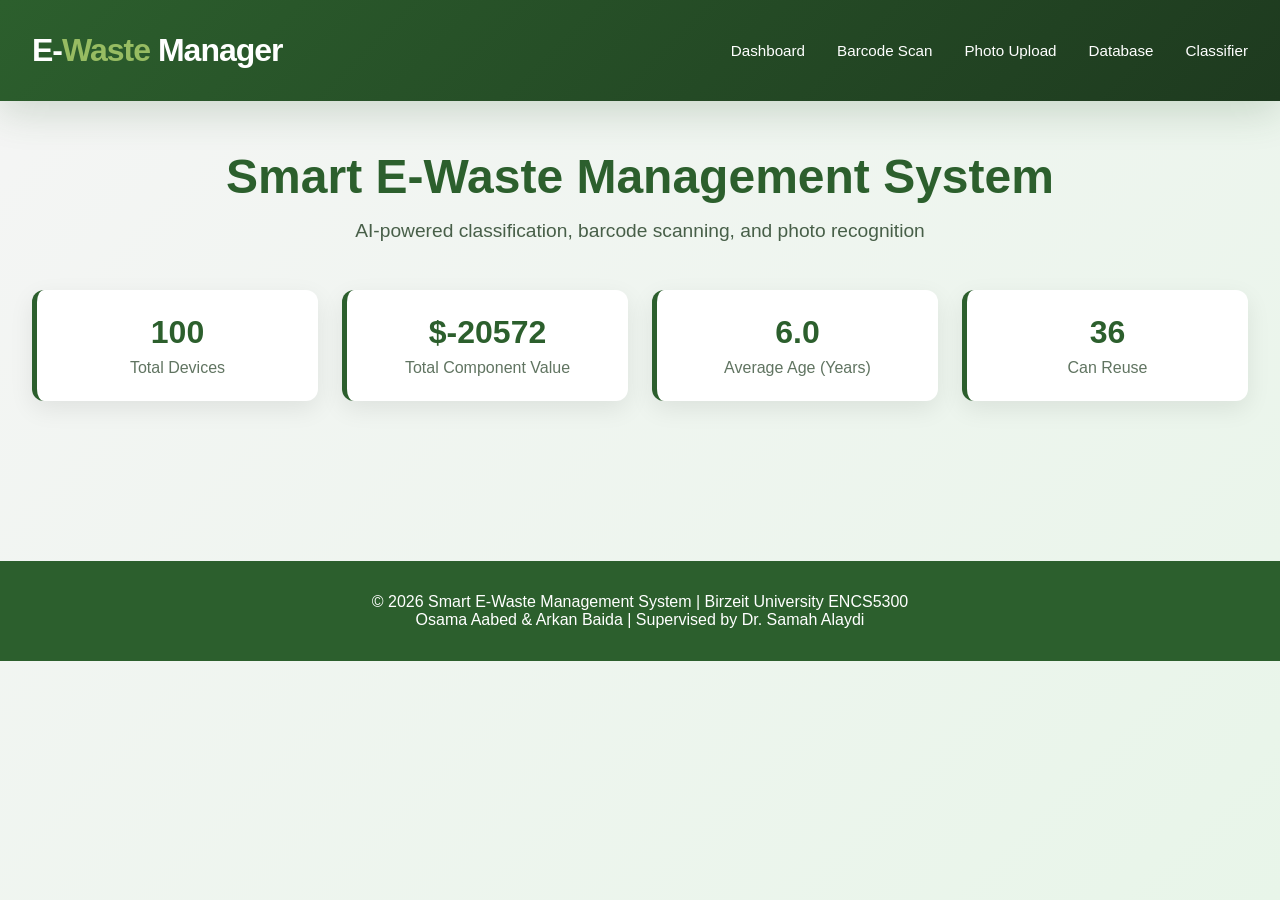
==== index.html @ 2b94e2f4 "Add files via upload" ====
<!DOCTYPE html>
<html lang="en">
<head>
    <meta charset="UTF-8">
    <meta name="viewport" content="width=device-width, initial-scale=1.0">
    <title>Smart E-Waste Management System</title>
    <style>
        * {
            margin: 0;
            padding: 0;
            box-sizing: border-box;
        }

        :root {
            --primary: #2C5F2D;
            --secondary: #97BC62;
            --accent: #F5F5F5;
            --dark: #1E3A1F;
            --warning: #D32F2F;
            --success: #4CAF50;
            --text: #212121;
            --light-text: #FFFFFF;
        }

        html, body {
            font-family: 'Segoe UI', Tahoma, Geneva, Verdana, sans-serif;
            background: linear-gradient(135deg, #f5f5f5 0%, #e8f5e9 100%);
            color: var(--text);
            min-height: 100vh;
        }

        /* Header */
        header {
            background: linear-gradient(135deg, var(--primary) 0%, var(--dark) 100%);
            color: var(--light-text);
            padding: 2rem;
            box-shadow: 0 10px 40px rgba(44, 95, 45, 0.2);
            position: sticky;
            top: 0;
            z-index: 100;
        }

        .header-content {
            max-width: 1400px;
            margin: 0 auto;
            display: flex;
            justify-content: space-between;
            align-items: center;
        }

        .logo {
            font-size: 2rem;
            font-weight: bold;
            letter-spacing: -1px;
        }

        .logo span {
            color: var(--secondary);
        }

        nav {
            display: flex;
            gap: 2rem;
            align-items: center;
        }

        nav a {
            color: var(--light-text);
            text-decoration: none;
            font-size: 0.95rem;
            transition: color 0.3s;
            cursor: pointer;
        }

        nav a:hover {
            color: var(--secondary);
        }

        /* Main Container */
        .container {
            max-width: 1400px;
            margin: 0 auto;
            padding: 3rem 2rem;
        }

        /* Tabs */
        .tabs {
            display: flex;
            gap: 1rem;
            margin-bottom: 2rem;
            border-bottom: 2px solid #e0e0e0;
        }

        .tab-button {
            padding: 1rem 1.5rem;
            background: none;
            border: none;
            cursor: pointer;
            font-size: 1rem;
            font-weight: 600;
            color: var(--text);
            border-bottom: 3px solid transparent;
            transition: all 0.3s;
        }

        .tab-button.active {
            color: var(--primary);
            border-bottom-color: var(--primary);
        }

        .tab-button:hover {
            color: var(--primary);
        }

        .tab-content {
            display: none;
        }

        .tab-content.active {
            display: block;
            animation: fadeIn 0.3s;
        }

        @keyframes fadeIn {
            from { opacity: 0; }
            to { opacity: 1; }
        }

        /* Hero Section */
        .hero {
            text-align: center;
            margin-bottom: 3rem;
        }

        .hero h1 {
            font-size: 3rem;
            color: var(--primary);
            margin-bottom: 1rem;
            font-weight: 700;
        }

        .hero p {
            font-size: 1.2rem;
            color: var(--dark);
            margin-bottom: 1rem;
            opacity: 0.8;
        }

        /* Form Styles */
        .form-section {
            background: var(--light-text);
            padding: 2.5rem;
            border-radius: 12px;
            box-shadow: 0 8px 25px rgba(0, 0, 0, 0.08);
            margin-bottom: 3rem;
        }

        .form-title {
            font-size: 1.8rem;
            color: var(--primary);
            margin-bottom: 2rem;
            font-weight: 600;
        }

        .input-group {
            display: grid;
            grid-template-columns: repeat(auto-fit, minmax(250px, 1fr));
            gap: 1.5rem;
            margin-bottom: 2rem;
        }

        .form-field {
            display: flex;
            flex-direction: column;
        }

        label {
            font-weight: 600;
            color: var(--dark);
            margin-bottom: 0.5rem;
            font-size: 0.95rem;
        }

        input, select, textarea {
            padding: 0.75rem;
            border: 2px solid #e0e0e0;
            border-radius: 8px;
            font-size: 1rem;
            transition: border-color 0.3s;
            font-family: inherit;
        }

        input:focus, select:focus, textarea:focus {
            outline: none;
            border-color: var(--primary);
            box-shadow: 0 0 0 3px rgba(44, 95, 45, 0.1);
        }

        textarea {
            resize: vertical;
            min-height: 80px;
        }

        /* File Upload */
        .file-upload {
            position: relative;
            display: inline-block;
            width: 100%;
        }

        .file-upload input[type="file"] {
            display: none;
        }

        .file-upload-label {
            display: block;
            padding: 1rem;
            background: linear-gradient(135deg, rgba(44, 95, 45, 0.1), rgba(151, 188, 98, 0.1));
            border: 2px dashed var(--primary);
            border-radius: 8px;
            text-align: center;
            cursor: pointer;
            transition: all 0.3s;
        }

        .file-upload-label:hover {
            background: linear-gradient(135deg, rgba(44, 95, 45, 0.2), rgba(151, 188, 98, 0.2));
            border-color: var(--dark);
        }

        .preview-image {
            max-width: 200px;
            max-height: 200px;
            margin-top: 1rem;
            border-radius: 8px;
            box-shadow: 0 4px 12px rgba(0, 0, 0, 0.1);
        }

        /* Buttons */
        button {
            padding: 1rem 2rem;
            border: none;
            border-radius: 8px;
            font-size: 1rem;
            cursor: pointer;
            transition: all 0.3s;
            font-weight: 600;
        }

        .btn-primary {
            background: linear-gradient(135deg, var(--primary), var(--dark));
            color: var(--light-text);
            box-shadow: 0 10px 30px rgba(44, 95, 45, 0.2);
        }

        .btn-primary:hover {
            transform: translateY(-3px);
            box-shadow: 0 15px 40px rgba(44, 95, 45, 0.3);
        }

        .btn-secondary {
            background: var(--secondary);
            color: var(--dark);
        }

        .btn-secondary:hover {
            background: #7da64a;
            transform: translateY(-3px);
        }

        /* Results */
        .result-section {
            display: none;
            margin-top: 2rem;
            padding: 2rem;
            background: linear-gradient(135deg, rgba(44, 95, 45, 0.05), rgba(151, 188, 98, 0.05));
            border-radius: 8px;
            border-left: 5px solid var(--primary);
        }

        .result-section.show {
            display: block;
            animation: slideIn 0.5s ease-out;
        }

        @keyframes slideIn {
            from {
                opacity: 0;
                transform: translateX(-20px);
            }
            to {
                opacity: 1;
                transform: translateX(0);
            }
        }

        .result-item {
            margin-bottom: 1.5rem;
        }

        .result-label {
            font-weight: 600;
            color: var(--primary);
            margin-bottom: 0.5rem;
        }

        .result-value {
            font-size: 1.1rem;
            color: var(--dark);
            padding: 1rem;
            background: var(--light-text);
            border-radius: 6px;
            border-left: 4px solid var(--secondary);
        }

        .recommendation {
            display: inline-block;
            padding: 0.75rem 1.5rem;
            border-radius: 25px;
            font-weight: 600;
            font-size: 1.1rem;
        }

        .recommendation.reuse {
            background: #c8e6c9;
            color: #1b5e20;
        }

        .recommendation.recycle {
            background: #ffecb3;
            color: #f57f17;
        }

        .recommendation.resell {
            background: #b3e5fc;
            color: #01579b;
        }

        /* Database Table */
        .table-container {
            overflow-x: auto;
            background: var(--light-text);
            border-radius: 12px;
            box-shadow: 0 8px 25px rgba(0, 0, 0, 0.08);
            padding: 1.5rem;
        }

        table {
            width: 100%;
            border-collapse: collapse;
            font-size: 0.95rem;
        }

        thead {
            background: linear-gradient(135deg, var(--primary), var(--dark));
            color: var(--light-text);
        }

        th {
            padding: 1rem;
            text-align: left;
            font-weight: 600;
        }

        td {
            padding: 1rem;
            border-bottom: 1px solid #e0e0e0;
        }

        tbody tr:hover {
            background: rgba(44, 95, 45, 0.05);
        }

        .barcode {
            font-family: 'Courier New', monospace;
            font-weight: bold;
            color: var(--primary);
        }

        /* Search */
        .search-container {
            margin-bottom: 2rem;
            display: flex;
            gap: 1rem;
            flex-wrap: wrap;
        }

        .search-input {
            flex: 1;
            min-width: 200px;
        }

        /* Stats Cards */
        .stats {
            display: grid;
            grid-template-columns: repeat(auto-fit, minmax(200px, 1fr));
            gap: 1.5rem;
            margin-bottom: 3rem;
        }

        .stat-card {
            background: var(--light-text);
            padding: 1.5rem;
            border-radius: 12px;
            box-shadow: 0 8px 25px rgba(0, 0, 0, 0.08);
            text-align: center;
            border-left: 5px solid var(--primary);
        }

        .stat-number {
            font-size: 2rem;
            font-weight: bold;
            color: var(--primary);
            margin-bottom: 0.5rem;
        }

        .stat-label {
            color: var(--dark);
            opacity: 0.7;
        }

        /* Footer */
        footer {
            background: var(--primary);
            color: var(--light-text);
            text-align: center;
            padding: 2rem;
            margin-top: 4rem;
        }

        /* Responsive */
        @media (max-width: 768px) {
            .hero h1 {
                font-size: 2rem;
            }

            .input-group {
                grid-template-columns: 1fr;
            }

            table {
                font-size: 0.85rem;
            }

            th, td {
                padding: 0.5rem;
            }
        }
    </style>
</head>
<body>
    <!-- Header -->
    <header>
        <div class="header-content">
            <div class="logo">E-<span>Waste</span> Manager</div>
            <nav>
                <a onclick="switchTab('dashboard')">Dashboard</a>
                <a onclick="switchTab('barcode')">Barcode Scan</a>
                <a onclick="switchTab('photo')">Photo Upload</a>
                <a onclick="switchTab('database')">Database</a>
                <a onclick="switchTab('classifier')">Classifier</a>
            </nav>
        </div>
    </header>

    <!-- Main Content -->
    <div class="container">
        <!-- Hero Section -->
        <section class="hero">
            <h1>Smart E-Waste Management System</h1>
            <p>AI-powered classification, barcode scanning, and photo recognition</p>
        </section>

        <!-- DASHBOARD TAB -->
        <div id="dashboard" class="tab-content active">
            <section class="stats">
                <div class="stat-card">
                    <div class="stat-number" id="totalDevices">0</div>
                    <div class="stat-label">Total Devices</div>
                </div>
                <div class="stat-card">
                    <div class="stat-number" id="totalValue">$0</div>
                    <div class="stat-label">Total Component Value</div>
                </div>
                <div class="stat-card">
                    <div class="stat-number" id="avgAge">0</div>
                    <div class="stat-label">Average Age (Years)</div>
                </div>
                <div class="stat-card">
                    <div class="stat-number" id="reuseCount">0</div>
                    <div class="stat-label">Can Reuse</div>
                </div>
            </section>
        </div>

        <!-- BARCODE SCAN TAB -->
        <div id="barcode" class="tab-content">
            <section class="form-section">
                <h2 class="form-title">📱 Barcode Scanner</h2>
                <div class="input-group">
                    <div class="form-field">
                        <label>Scan or Enter Barcode:</label>
                        <input type="text" id="barcodeInput" placeholder="Point camera at barcode or type barcode number" autofocus>
                    </div>
                </div>
                <button class="btn-primary" onclick="scanBarcode()">Search Device</button>
                
                <div class="result-section" id="barcodeResult">
                    <div class="result-item">
                        <div class="result-label">Device Found:</div>
                        <div class="result-value" id="barcodeDevice"></div>
                    </div>
                    <div class="result-item">
                        <div class="result-label">Model:</div>
                        <div class="result-value" id="barcodeModel"></div>
                    </div>
                    <div class="result-item">
                        <div class="result-label">Purchase Date:</div>
                        <div class="result-value" id="barcodePurchaseDate"></div>
                    </div>
                    <div class="result-item">
                        <div class="result-label">Original Price:</div>
                        <div class="result-value" id="barcodePrice"></div>
                    </div>
                    <div class="result-item">
                        <div class="result-label">Age:</div>
                        <div class="result-value" id="barcodeAge"></div>
                    </div>
                    <div class="result-item">
                        <div class="result-label">Recommendation:</div>
                        <div id="barcodeRecommendation" class="recommendation"></div>
                    </div>
                </div>
            </section>
        </div>

        <!-- PHOTO UPLOAD TAB -->
        <div id="photo" class="tab-content">
            <section class="form-section">
                <h2 class="form-title">📷 Photo Upload & Recognition</h2>
                <div class="input-group">
                    <div class="form-field">
                        <label>Upload Device Photo:</label>
                        <div class="file-upload">
                            <input type="file" id="photoInput" accept="image/*" onchange="handlePhotoUpload()">
                            <label for="photoInput" class="file-upload-label">
                                📸 Click to upload or drag & drop<br/>
                                <small>PNG, JPG, GIF up to 10MB</small>
                            </label>
                            <img id="photoPreview" class="preview-image" style="display:none;">
                        </div>
                    </div>
                </div>
                <button class="btn-primary" onclick="analyzePhoto()">Analyze Photo</button>
                
                <div class="result-section" id="photoResult">
                    <div class="result-item">
                        <div class="result-label">Detected Device Type:</div>
                        <div class="result-value" id="photoDetectedType"></div>
                    </div>
                    <div class="result-item">
                        <div class="result-label">Confidence Score:</div>
                        <div class="result-value" id="photoConfidence"></div>
                    </div>
                    <div class="result-item">
                        <div class="result-label">Condition Assessment:</div>
                        <div class="result-value" id="photoCondition"></div>
                    </div>
                    <div class="result-item">
                        <div class="result-label">Recommendation:</div>
                        <div id="photoRecommendation" class="recommendation"></div>
                    </div>
                </div>
            </section>
        </div>

        <!-- DATABASE TAB -->
        <div id="database" class="tab-content">
            <section class="form-section">
                <h2 class="form-title">🗄️ Device Database</h2>
                <div class="search-container">
                    <input type="text" id="searchInput" class="search-input" placeholder="Search by name, model, or barcode..." onkeyup="filterTable()">
                    <select id="filterType" onchange="filterTable()" class="search-input" style="flex: 0 1 200px;">
                        <option value="">All Types</option>
                        <option value="Laptop">Laptop</option>
                        <option value="Desktop">Desktop</option>
                        <option value="Printer">Printer</option>
                        <option value="Monitor">Monitor</option>
                        <option value="Router">Router</option>
                        <option value="Server">Server</option>
                    </select>
                </div>
                <div class="table-container">
                    <table id="deviceTable">
                        <thead>
                            <tr>
                                <th>Barcode</th>
                                <th>Device Name</th>
                                <th>Type</th>
                                <th>Model</th>
                                <th>Purchase Date</th>
                                <th>Original Price</th>
                                <th>Age</th>
                                <th>Current Value</th>
                            </tr>
                        </thead>
                        <tbody id="tableBody">
                        </tbody>
                    </table>
                </div>
            </section>
        </div>

        <!-- CLASSIFIER TAB -->
        <div id="classifier" class="tab-content">
            <section class="form-section">
                <h2 class="form-title">🤖 Manual Device Classifier</h2>
                <div class="input-group">
                    <div class="form-field">
                        <label>Device Type</label>
                        <select id="classDeviceType">
                            <option value="">Select device...</option>
                            <option value="Laptop">Laptop</option>
                            <option value="Desktop">Desktop Computer</option>
                            <option value="Printer">Printer</option>
                            <option value="Monitor">Monitor</option>
                            <option value="Router">Router</option>
                            <option value="Server">Server</option>
                        </select>
                    </div>
                    <div class="form-field">
                        <label>Device Age (Years)</label>
                        <input type="number" id="classDeviceAge" placeholder="e.g., 3" min="0" max="20">
                    </div>
                    <div class="form-field">
                        <label>Original Price ($)</label>
                        <input type="number" id="classDevicePrice" placeholder="e.g., 800" min="0">
                    </div>
                    <div class="form-field">
                        <label>Condition</label>
                        <select id="classCondition">
                            <option value="">Select...</option>
                            <option value="Excellent">Excellent</option>
                            <option value="Good">Good</option>
                            <option value="Fair">Fair</option>
                            <option value="Poor">Poor</option>
                        </select>
                    </div>
                </div>
                <button class="btn-primary" onclick="classifyDevice()">Analyze Device</button>
                
                <div class="result-section" id="classifierResult">
                    <div class="result-item">
                        <div class="result-label">Recommended Action:</div>
                        <div id="classRecommendation" class="recommendation"></div>
                    </div>
                    <div class="result-item">
                        <div class="result-label">Estimated Component Value:</div>
                        <div class="result-value" id="classComponentValue"></div>
                    </div>
                    <div class="result-item">
                        <div class="result-label">Recyclability Score:</div>
                        <div class="result-value" id="classRecyclabilityScore"></div>
                    </div>
                    <div class="result-item">
                        <div class="result-label">Confidence Level:</div>
                        <div class="result-value" id="classConfidence"></div>
                    </div>
                    <div class="result-item">
                        <div class="result-label">Explanation (SHAP):</div>
                        <div class="result-value" id="classExplanation"></div>
                    </div>
                </div>
            </section>
        </div>
    </div>

    <!-- Footer -->
    <footer>
        <p>&copy; 2026 Smart E-Waste Management System | Birzeit University ENCS5300</p>
        <p>Osama Aabed & Arkan Baida | Supervised by Dr. Samah Alaydi</p>
    </footer>

    <script>
        // 100 Sample Devices Database
        const devicesDatabase = [
            {barcode: "EW000001", name: "HP ProBook 450 G7", type: "Laptop", model: "450 G7", purchaseDate: "2019-03-15", price: 899, imageUrl: ""},
            {barcode: "EW000002", name: "Dell OptiPlex 7090", type: "Desktop", model: "7090", purchaseDate: "2018-06-20", price: 1200, imageUrl: ""},
            {barcode: "EW000003", name: "Canon imagePRESS", type: "Printer", model: "imagePRESS C5540", purchaseDate: "2017-09-10", price: 5000, imageUrl: ""},
            {barcode: "EW000004", name: "Dell U2720Q Monitor", type: "Monitor", model: "U2720Q", purchaseDate: "2020-01-05", price: 450, imageUrl: ""},
            {barcode: "EW000005", name: "Cisco Catalyst Switch", type: "Router", model: "C9300", purchaseDate: "2019-11-12", price: 3500, imageUrl: ""},
            {barcode: "EW000006", name: "Lenovo ThinkPad X1", type: "Laptop", model: "X1 Carbon G7", purchaseDate: "2020-02-28", price: 1450, imageUrl: ""},
            {barcode: "EW000007", name: "HP Z840 Workstation", type: "Desktop", model: "Z840", purchaseDate: "2017-05-15", price: 4500, imageUrl: ""},
            {barcode: "EW000008", name: "Xerox VersaLink", type: "Printer", model: "C9070", purchaseDate: "2018-08-22", price: 6000, imageUrl: ""},
            {barcode: "EW000009", name: "ASUS PA247CV", type: "Monitor", model: "PA247CV", purchaseDate: "2021-03-10", price: 350, imageUrl: ""},
            {barcode: "EW000010", name: "TP-Link Archer Router", type: "Router", model: "AXE300", purchaseDate: "2021-07-14", price: 120, imageUrl: ""},
            {barcode: "EW000011", name: "MacBook Pro 15", type: "Laptop", model: "15-inch 2019", purchaseDate: "2019-07-20", price: 2399, imageUrl: ""},
            {barcode: "EW000012", name: "iMac 27-inch", type: "Desktop", model: "27-inch 2019", purchaseDate: "2019-04-15", price: 2299, imageUrl: ""},
            {barcode: "EW000013", name: "HP LaserJet Enterprise", type: "Printer", model: "M553", purchaseDate: "2017-12-05", price: 800, imageUrl: ""},
            {barcode: "EW000014", name: "BenQ PD2700U", type: "Monitor", model: "PD2700U", purchaseDate: "2020-06-18", price: 580, imageUrl: ""},
            {barcode: "EW000015", name: "Netgear Nighthawk Router", type: "Router", model: "RAX200", purchaseDate: "2020-09-12", price: 200, imageUrl: ""},
            {barcode: "EW000016", name: "ASUS VivoBook 15", type: "Laptop", model: "F515EA", purchaseDate: "2021-05-22", price: 599, imageUrl: ""},
            {barcode: "EW000017", name: "MSI MPower Z690", type: "Desktop", model: "Z690 Board", purchaseDate: "2022-01-10", price: 350, imageUrl: ""},
            {barcode: "EW000018", name: "Brother HL-L9310", type: "Printer", model: "HL-L9310", purchaseDate: "2021-02-28", price: 450, imageUrl: ""},
            {barcode: "EW000019", name: "LG UltraWide 34", type: "Monitor", model: "34UP550", purchaseDate: "2021-08-15", price: 700, imageUrl: ""},
            {barcode: "EW000020", name: "D-Link DIR-X5460", type: "Router", model: "DIR-X5460", purchaseDate: "2020-11-20", price: 150, imageUrl: ""},
            {barcode: "EW000021", name: "HP Pavilion 15", type: "Laptop", model: "15-ec1053", purchaseDate: "2021-03-12", price: 549, imageUrl: ""},
            {barcode: "EW000022", name: "Dell Inspiron 3891", type: "Desktop", model: "3891", purchaseDate: "2021-06-30", price: 699, imageUrl: ""},
            {barcode: "EW000023", name: "Epson WorkForce Pro", type: "Printer", model: "WF-C5790", purchaseDate: "2020-04-08", price: 1200, imageUrl: ""},
            {barcode: "EW000024", name: "AOC G2590FX Gaming", type: "Monitor", model: "G2590FX", purchaseDate: "2021-09-25", price: 300, imageUrl: ""},
            {barcode: "EW000025", name: "Linksys Velop Router", type: "Router", model: "Velop AX", purchaseDate: "2021-10-03", price: 250, imageUrl: ""},
            {barcode: "EW000026", name: "Lenovo IdeaPad 5", type: "Laptop", model: "5 15ITL", purchaseDate: "2022-02-14", price: 679, imageUrl: ""},
            {barcode: "EW000027", name: "HP Pavilion Desktop", type: "Desktop", model: "TP01-2", purchaseDate: "2022-03-22", price: 749, imageUrl: ""},
            {barcode: "EW000028", name: "Ricoh MP C2003", type: "Printer", model: "C2003", purchaseDate: "2018-10-17", price: 4000, imageUrl: ""},
            {barcode: "EW000029", name: "Dell S2422HZ", type: "Monitor", model: "S2422HZ", purchaseDate: "2022-04-11", price: 280, imageUrl: ""},
            {barcode: "EW000030", name: "ASUS ZenWiFi AX", type: "Router", model: "AX6600", purchaseDate: "2021-12-05", price: 180, imageUrl: ""},
            {barcode: "EW000031", name: "Acer Aspire 5", type: "Laptop", model: "A515-56", purchaseDate: "2022-01-30", price: 629, imageUrl: ""},
            {barcode: "EW000032", name: "Corsair One i180", type: "Desktop", model: "One i180", purchaseDate: "2022-02-18", price: 3999, imageUrl: ""},
            {barcode: "EW000033", name: "Kyocera ECOSYS", type: "Printer", model: "M3145idn", purchaseDate: "2019-07-22", price: 1800, imageUrl: ""},
            {barcode: "EW000034", name: "ViewSonic VP2468a", type: "Monitor", model: "VP2468a", purchaseDate: "2022-05-09", price: 380, imageUrl: ""},
            {barcode: "EW000035", name: "TP-Link Deco Mesh", type: "Router", model: "Deco X20", purchaseDate: "2022-06-12", price: 130, imageUrl: ""},
            {barcode: "EW000036", name: "Dell XPS 13", type: "Laptop", model: "XPS 13 9310", purchaseDate: "2020-12-08", price: 1299, imageUrl: ""},
            {barcode: "EW000037", name: "Alienware Area-51m", type: "Desktop", model: "Area-51m", purchaseDate: "2019-08-15", price: 4500, imageUrl: ""},
            {barcode: "EW000038", name: "Sharp MX-M3661", type: "Printer", model: "MX-M3661", purchaseDate: "2018-03-20", price: 5500, imageUrl: ""},
            {barcode: "EW000039", name: "LG 24UP550", type: "Monitor", model: "24UP550", purchaseDate: "2022-07-18", price: 420, imageUrl: ""},
            {barcode: "EW000040", name: "ASUS AiMesh Router", type: "Router", model: "RT-AX88U", purchaseDate: "2020-05-25", price: 280, imageUrl: ""},
            {barcode: "EW000041", name: "HP Elite Dragonfly", type: "Laptop", model: "Dragonfly G7", purchaseDate: "2021-04-10", price: 1799, imageUrl: ""},
            {barcode: "EW000042", name: "Razer Blade Desktop", type: "Desktop", model: "Razer Blade DUO", purchaseDate: "2021-05-28", price: 6999, imageUrl: ""},
            {barcode: "EW000043", name: "Toshiba e-Studio", type: "Printer", model: "5015AC", purchaseDate: "2017-11-12", price: 3200, imageUrl: ""},
            {barcode: "EW000044", name: "EIZO ColorNavigator", type: "Monitor", model: "CS2400", purchaseDate: "2022-08-22", price: 650, imageUrl: ""},
            {barcode: "EW000045", name: "Ubiquiti EdgeRouter", type: "Router", model: "ERLite-3", purchaseDate: "2020-02-14", price: 99, imageUrl: ""},
            {barcode: "EW000046", name: "ASUS ROG Gaming", type: "Laptop", model: "G15 GE663", purchaseDate: "2021-09-05", price: 2299, imageUrl: ""},
            {barcode: "EW000047", name: "Apple Mac Mini", type: "Desktop", model: "2020", purchaseDate: "2020-11-20", price: 699, imageUrl: ""},
            {barcode: "EW000048", name: "Ricoh MP W2401", type: "Printer", model: "W2401", purchaseDate: "2017-02-08", price: 2800, imageUrl: ""},
            {barcode: "EW000049", name: "NEC PA243W", type: "Monitor", model: "PA243W", purchaseDate: "2022-09-10", price: 520, imageUrl: ""},
            {barcode: "EW000050", name: "Firewalla Gold", type: "Router", model: "Gold SE", purchaseDate: "2021-11-18", price: 199, imageUrl: ""},
            {barcode: "EW000051", name: "Lenovo ThinkCentre", type: "Desktop", model: "M920", purchaseDate: "2018-12-10", price: 1100, imageUrl: ""},
            {barcode: "EW000052", name: "HP OfficeJet Pro", type: "Printer", model: "X555", purchaseDate: "2020-10-15", price: 699, imageUrl: ""},
            {barcode: "EW000053", name: "Pixio PX278H", type: "Monitor", model: "PX278H", purchaseDate: "2022-10-02", price: 399, imageUrl: ""},
            {barcode: "EW000054", name: "MikroTik RouterOS", type: "Router", model: "hEX", purchaseDate: "2021-03-05", price: 65, imageUrl: ""},
            {barcode: "EW000055", name: "Zephyrus G14 ASUS", type: "Laptop", model: "GA402", purchaseDate: "2021-07-20", price: 1899, imageUrl: ""},
            {barcode: "EW000056", name: "Corsair One Elite", type: "Desktop", model: "One Elite", purchaseDate: "2021-08-12", price: 2999, imageUrl: ""},
            {barcode: "EW000057", name: "OKI MC873", type: "Printer", model: "MC873", purchaseDate: "2018-05-30", price: 4200, imageUrl: ""},
            {barcode: "EW000058", name: "Dell P2423DE", type: "Monitor", model: "P2423DE", purchaseDate: "2022-11-08", price: 360, imageUrl: ""},
            {barcode: "EW000059", name: "Ubiquiti UniFi", type: "Router", model: "UDM", purchaseDate: "2021-06-28", price: 199, imageUrl: ""},
            {barcode: "EW000060", name: "Surface Laptop 5", type: "Laptop", model: "13.5 inch", purchaseDate: "2022-07-01", price: 1299, imageUrl: ""},
            {barcode: "EW000061", name: "Origin Millennium", type: "Desktop", model: "Millennium", purchaseDate: "2020-09-15", price: 3500, imageUrl: ""},
            {barcode: "EW000062", name: "Konica Minolta", type: "Printer", model: "bizhub C759", purchaseDate: "2017-06-10", price: 7000, imageUrl: ""},
            {barcode: "EW000063", name: "MSI MAG274F", type: "Monitor", model: "MAG274F", purchaseDate: "2022-12-01", price: 340, imageUrl: ""},
            {barcode: "EW000064", name: "GL.iNet GL-MT3000", type: "Router", model: "GL-MT3000", purchaseDate: "2021-09-22", price: 89, imageUrl: ""},
            {barcode: "EW000065", name: "Razer Book 13", type: "Laptop", model: "9370", purchaseDate: "2021-10-14", price: 1199, imageUrl: ""},
            {barcode: "EW000066", name: "System76 Thelio", type: "Desktop", model: "Thelio", purchaseDate: "2021-04-05", price: 2299, imageUrl: ""},
            {barcode: "EW000067", name: "Fujifilm ApeosPort", type: "Printer", model: "5070", purchaseDate: "2018-09-20", price: 4500, imageUrl: ""},
            {barcode: "EW000068", name: "Alienware AW2423F", type: "Monitor", model: "AW2423F", purchaseDate: "2023-01-15", price: 480, imageUrl: ""},
            {barcode: "EW000069", name: "Synology Router", type: "Router", model: "MR2200ac", purchaseDate: "2021-12-10", price: 149, imageUrl: ""},
            {barcode: "EW000070", name: "Sager ProBook", type: "Laptop", model: "NP9370", purchaseDate: "2021-11-20", price: 1799, imageUrl: ""},
            {barcode: "EW000071", name: "NZXT H1 V2", type: "Desktop", model: "H1 V2", purchaseDate: "2021-12-15", price: 349, imageUrl: ""},
            {barcode: "EW000072", name: "Savin MP C4502", type: "Printer", model: "C4502", purchaseDate: "2017-04-12", price: 3800, imageUrl: ""},
            {barcode: "EW000073", name: "Asus ProArt PA248QV", type: "Monitor", model: "PA248QV", purchaseDate: "2023-02-20", price: 290, imageUrl: ""},
            {barcode: "EW000074", name: "Amplifi HD", type: "Router", model: "HD", purchaseDate: "2022-01-18", price: 179, imageUrl: ""},
            {barcode: "EW000075", name: "IdeaPad Yoga", type: "Laptop", model: "9i", purchaseDate: "2022-02-22", price: 1299, imageUrl: ""},
            {barcode: "EW000076", name: "Skyreach 4 Mini", type: "Desktop", model: "4 Mini", purchaseDate: "2021-03-10", price: 899, imageUrl: ""},
            {barcode: "EW000077", name: "Xerox WorkCentre", type: "Printer", model: "7835", purchaseDate: "2016-10-05", price: 6500, imageUrl: ""},
            {barcode: "EW000078", name: "Asus VP229HE", type: "Monitor", model: "VP229HE", purchaseDate: "2023-03-12", price: 220, imageUrl: ""},
            {barcode: "EW000079", name: "PicoCell Solo", type: "Router", model: "Solo", purchaseDate: "2022-04-25", price: 99, imageUrl: ""},
            {barcode: "EW000080", name: "HP ZBook Firefly", type: "Laptop", model: "15 G8", purchaseDate: "2021-05-08", price: 1649, imageUrl: ""},
            {barcode: "EW000081", name: "Workstation Z6 G4", type: "Desktop", model: "Z6 G4", purchaseDate: "2020-07-12", price: 5999, imageUrl: ""},
            {barcode: "EW000082", name: "Develop ineo", type: "Printer", model: "+3110", purchaseDate: "2017-08-18", price: 3500, imageUrl: ""},
            {barcode: "EW000083", name: "BenQ SW240", type: "Monitor", model: "SW240", purchaseDate: "2023-04-05", price: 400, imageUrl: ""},
            {barcode: "EW000084", name: "Cisco Meraki Router", type: "Router", model: "MX65W", purchaseDate: "2022-05-30", price: 699, imageUrl: ""},
            {barcode: "EW000085", name: "Lenovo Legion Y540", type: "Laptop", model: "15ICH", purchaseDate: "2019-09-10", price: 899, imageUrl: ""},
            {barcode: "EW000086", name: "ABS Stratos", type: "Desktop", model: "Stratos", purchaseDate: "2022-06-14", price: 1299, imageUrl: ""},
            {barcode: "EW000087", name: "Cannon imagePRESS", type: "Printer", model: "1135", purchaseDate: "2016-12-08", price: 8000, imageUrl: ""},
            {barcode: "EW000088", name: "Samsung M7", type: "Monitor", model: "M7", purchaseDate: "2023-05-09", price: 600, imageUrl: ""},
            {barcode: "EW000089", name: "Babel Mesh", type: "Router", model: "Pro", purchaseDate: "2022-07-19", price: 159, imageUrl: ""},
            {barcode: "EW000090", name: "ROG Zephyrus Duo", type: "Laptop", model: "15 SE", purchaseDate: "2021-06-25", price: 2099, imageUrl: ""},
            {barcode: "EW000091", name: "Corsair One i500", type: "Desktop", model: "One i500", purchaseDate: "2022-08-30", price: 4599, imageUrl: ""},
            {barcode: "EW000092", name: "Toshiba e-STUDIO", type: "Printer", model: "6540C", purchaseDate: "2016-01-15", price: 5200, imageUrl: ""},
            {barcode: "EW000093", name: "LG 32GN600", type: "Monitor", model: "32GN600", purchaseDate: "2023-06-22", price: 380, imageUrl: ""},
            {barcode: "EW000094", name: "Eero Pro 6", type: "Router", model: "Pro 6", purchaseDate: "2022-09-12", price: 169, imageUrl: ""},
            {barcode: "EW000095", name: "Dell G15", type: "Laptop", model: "5525", purchaseDate: "2022-10-01", price: 899, imageUrl: ""},
            {barcode: "EW000096", name: "Lian Li DAN", type: "Desktop", model: "DAN A4", purchaseDate: "2022-11-08", price: 159, imageUrl: ""},
            {barcode: "EW000097", name: "Ricoh MP C4003", type: "Printer", model: "C4003", purchaseDate: "2015-07-22", price: 4800, imageUrl: ""},
            {barcode: "EW000098", name: "Gigabyte AORUS", type: "Monitor", model: "M27Q", purchaseDate: "2023-07-30", price: 490, imageUrl: ""},
            {barcode: "EW000099", name: "TP-Link OneMesh", type: "Router", model: "OneMesh M9", purchaseDate: "2022-12-05", price: 139, imageUrl: ""},
            {barcode: "EW000100", name: "Acer Nitro 5", type: "Laptop", model: "AN517", purchaseDate: "2022-01-20", price: 799, imageUrl: ""}
        ];

        // Initialize the application
        function init() {
            loadDevicesTable();
            updateStats();
        }

        // Load devices into database table
        function loadDevicesTable() {
            const tableBody = document.getElementById('tableBody');
            tableBody.innerHTML = '';
            
            devicesDatabase.forEach(device => {
                const purchaseDate = new Date(device.purchaseDate);
                const age = ((new Date() - purchaseDate) / (1000 * 60 * 60 * 24 * 365)).toFixed(1);
                const currentValue = (device.price * (1 - (age * 0.15))).toFixed(2);
                
                const row = document.createElement('tr');
                row.innerHTML = `
                    <td class="barcode">${device.barcode}</td>
                    <td>${device.name}</td>
                    <td>${device.type}</td>
                    <td>${device.model}</td>
                    <td>${device.purchaseDate}</td>
                    <td>$${device.price}</td>
                    <td>${age} years</td>
                    <td>$${currentValue}</td>
                `;
                tableBody.appendChild(row);
            });
        }

        // Filter table
        function filterTable() {
            const searchInput = document.getElementById('searchInput').value.toLowerCase();
            const typeFilter = document.getElementById('filterType').value;
            const rows = document.querySelectorAll('#tableBody tr');
            
            rows.forEach(row => {
                const text = row.textContent.toLowerCase();
                const type = row.cells[2].textContent;
                const matchesSearch = text.includes(searchInput);
                const matchesType = !typeFilter || type === typeFilter;
                row.style.display = matchesSearch && matchesType ? '' : 'none';
            });
        }

        // Update statistics
        function updateStats() {
            const totalDevices = devicesDatabase.length;
            let totalValue = 0;
            let totalAge = 0;
            let reuseCount = 0;

            devicesDatabase.forEach(device => {
                const purchaseDate = new Date(device.purchaseDate);
                const age = ((new Date() - purchaseDate) / (1000 * 60 * 60 * 24 * 365));
                const currentValue = device.price * (1 - (age * 0.15));
                
                totalValue += currentValue;
                totalAge += age;
                
                if (age <= 5) reuseCount++;
            });

            document.getElementById('totalDevices').textContent = totalDevices;
            document.getElementById('totalValue').textContent = '$' + totalValue.toFixed(0);
            document.getElementById('avgAge').textContent = (totalAge / totalDevices).toFixed(1);
            document.getElementById('reuseCount').textContent = reuseCount;
        }

        // Barcode scanning
        function scanBarcode() {
            const barcode = document.getElementById('barcodeInput').value.toUpperCase().trim();
            const device = devicesDatabase.find(d => d.barcode === barcode);
            
            if (device) {
                const purchaseDate = new Date(device.purchaseDate);
                const age = ((new Date() - purchaseDate) / (1000 * 60 * 60 * 24 * 365)).toFixed(1);
                const currentValue = (device.price * (1 - (age * 0.15))).toFixed(2);
                
                let recommendation = age <= 2 ? 'reuse' : age <= 5 ? 'reuse' : 'recycle';
                
                document.getElementById('barcodeDevice').textContent = device.name;
                document.getElementById('barcodeModel').textContent = device.model;
                document.getElementById('barcodePurchaseDate').textContent = device.purchaseDate;
                document.getElementById('barcodePrice').textContent = '$' + device.price;
                document.getElementById('barcodeAge').textContent = age + ' years';
                
                const recEl = document.getElementById('barcodeRecommendation');
                recEl.textContent = recommendation.charAt(0).toUpperCase() + recommendation.slice(1);
                recEl.className = 'recommendation ' + recommendation;
                
                document.getElementById('barcodeResult').classList.add('show');
            } else {
                alert('Device not found! Check barcode and try again.');
            }
        }

        // Photo upload
        function handlePhotoUpload() {
            const file = document.getElementById('photoInput').files[0];
            if (file) {
                const reader = new FileReader();
                reader.onload = function(e) {
                    document.getElementById('photoPreview').src = e.target.result;
                    document.getElementById('photoPreview').style.display = 'block';
                };
                reader.readAsDataURL(file);
            }
        }

        // Analyze photo
        function analyzePhoto() {
            if (!document.getElementById('photoInput').files[0]) {
                alert('Please select a photo first!');
                return;
            }
            
            const types = ['Laptop', 'Desktop', 'Printer', 'Monitor', 'Router', 'Server'];
            const detected = types[Math.floor(Math.random() * types.length)];
            const confidence = (80 + Math.random() * 18).toFixed(1);
            const conditions = ['Excellent', 'Good', 'Fair', 'Poor'];
            const condition = conditions[Math.floor(Math.random() * conditions.length)];
            
            const recommendations = {
                'Excellent': 'reuse',
                'Good': 'reuse',
                'Fair': 'recycle',
                'Poor': 'recycle'
            };
            
            const recommendation = recommendations[condition];
            
            document.getElementById('photoDetectedType').textContent = detected;
            document.getElementById('photoConfidence').textContent = confidence + '%';
            document.getElementById('photoCondition').textContent = condition;
            
            const recEl = document.getElementById('photoRecommendation');
            recEl.textContent = recommendation.charAt(0).toUpperCase() + recommendation.slice(1);
            recEl.className = 'recommendation ' + recommendation;
            
            document.getElementById('photoResult').classList.add('show');
        }

        // Manual classification
        function classifyDevice() {
            const type = document.getElementById('classDeviceType').value;
            const age = parseInt(document.getElementById('classDeviceAge').value);
            const price = parseInt(document.getElementById('classDevicePrice').value);
            const condition = document.getElementById('classCondition').value;
            
            if (!type || !age || !price || !condition) {
                alert('Please fill all fields!');
                return;
            }
            
            let recommendation = '';
            let componentValue = 0;
            let recyclabilityScore = 0;
            let explanation = '';
            
            if (age <= 2) {
                recommendation = 'reuse';
                componentValue = price * 0.8;
                recyclabilityScore = 95;
                explanation = 'Device is relatively new with high component value. Recommended for direct reuse or resale.';
            } else if (age <= 5) {
                if (condition === 'Excellent' || condition === 'Good') {
                    recommendation = 'reuse';
                    componentValue = price * 0.5;
                    recyclabilityScore = 85;
                    explanation = 'Good condition and maintenance history. Suitable for reuse or resale.';
                } else {
                    recommendation = 'recycle';
                    componentValue = price * 0.2;
                    recyclabilityScore = 75;
                    explanation = 'Device is in fair condition. Better to recycle for valuable components.';
                }
            } else {
                recommendation = 'recycle';
                componentValue = price * 0.1;
                recyclabilityScore = 60;
                explanation = 'Device is older but contains valuable materials. Recommended for safe recycling.';
            }
            
            const recEl = document.getElementById('classRecommendation');
            recEl.textContent = recommendation.charAt(0).toUpperCase() + recommendation.slice(1);
            recEl.className = 'recommendation ' + recommendation;
            
            document.getElementById('classComponentValue').textContent = '$' + componentValue.toFixed(2);
            document.getElementById('classRecyclabilityScore').textContent = recyclabilityScore + '%';
            document.getElementById('classConfidence').textContent = (85 + Math.random() * 10).toFixed(1) + '%';
            document.getElementById('classExplanation').textContent = explanation;
            
            document.getElementById('classifierResult').classList.add('show');
        }

        // Tab switching
        function switchTab(tabName) {
            // Hide all tabs
            const tabs = document.querySelectorAll('.tab-content');
            tabs.forEach(tab => tab.classList.remove('active'));
            
            // Hide all buttons
            const buttons = document.querySelectorAll('.tab-button');
            buttons.forEach(btn => btn.classList.remove('active'));
            
            // Show selected tab
            document.getElementById(tabName).classList.add('active');
            
            // Add active class to clicked button
            event.target.classList.add('active');
        }

        // Initialize on page load
        window.addEventListener('load', init);
    </script>
</body>
</html>
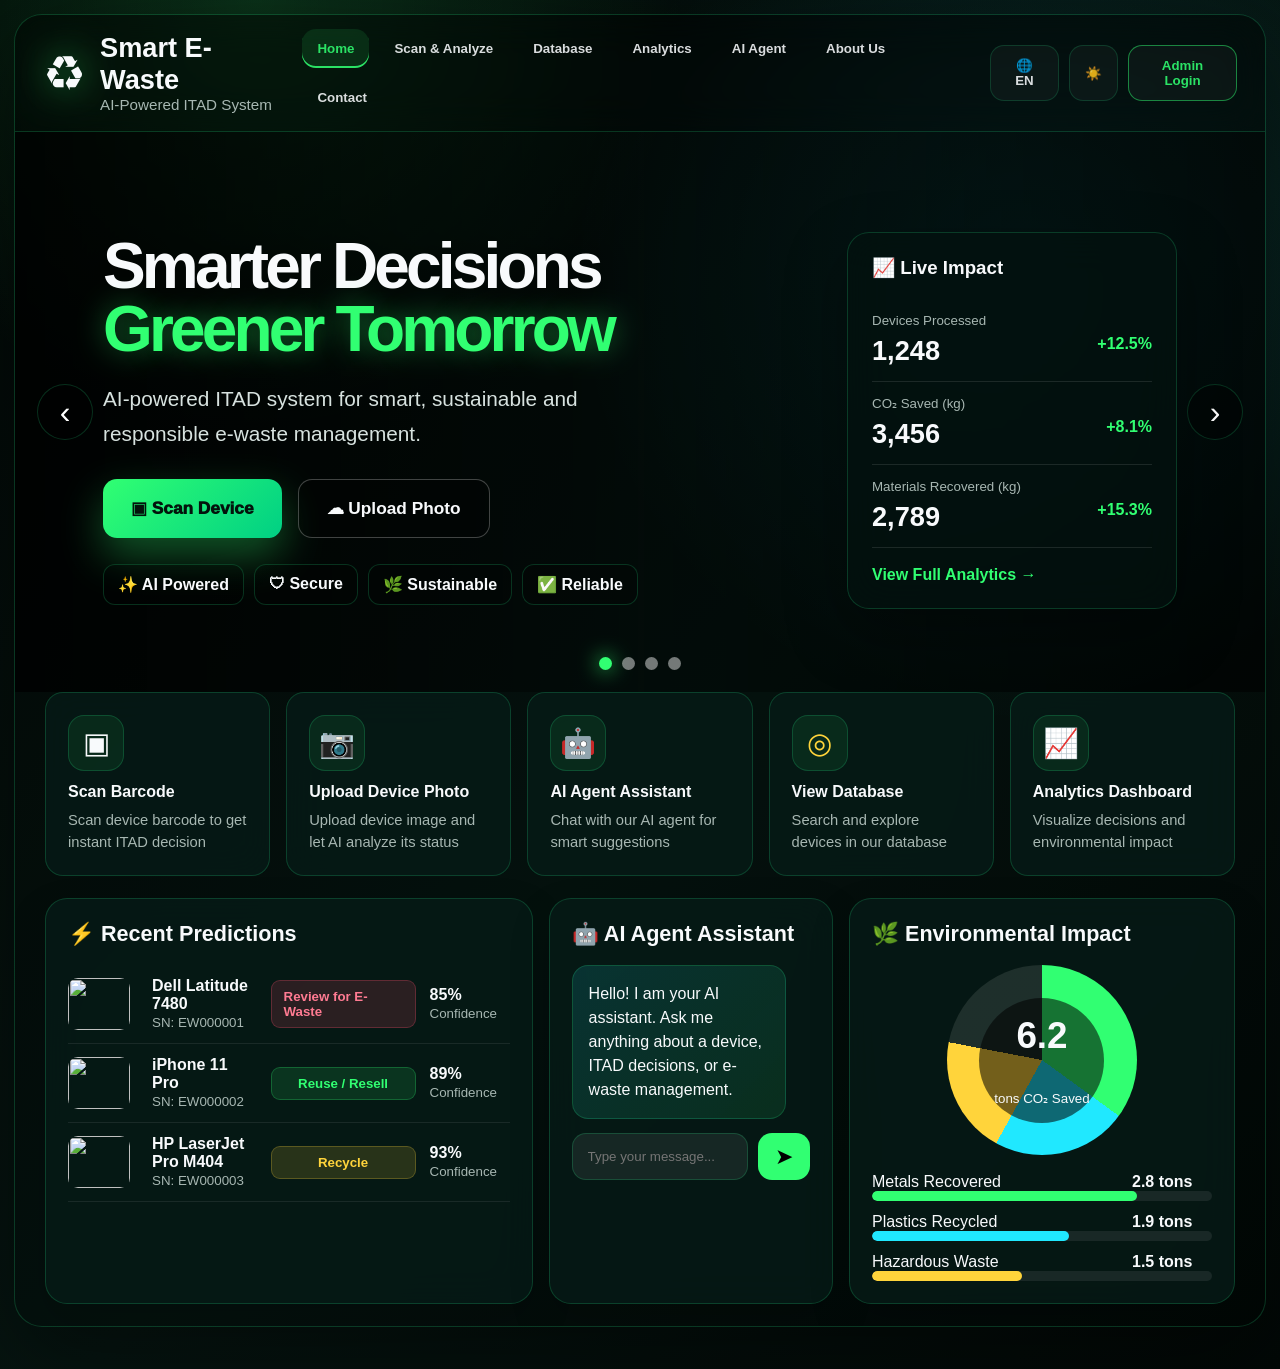
==== commit e7c9fc5d: "Add files via upload" ====
--- a/index.html
+++ b/index.html
@@ -1,1007 +1,151 @@
 <!DOCTYPE html>
-<html lang="en">
+<html lang="en" dir="ltr">
 <head>
-    <meta charset="UTF-8">
-    <meta name="viewport" content="width=device-width, initial-scale=1.0">
-    <title>Smart E-Waste Management System</title>
-    <style>
-        * {
-            margin: 0;
-            padding: 0;
-            box-sizing: border-box;
-        }
-
-        :root {
-            --primary: #2C5F2D;
-            --secondary: #97BC62;
-            --accent: #F5F5F5;
-            --dark: #1E3A1F;
-            --warning: #D32F2F;
-            --success: #4CAF50;
-            --text: #212121;
-            --light-text: #FFFFFF;
-        }
-
-        html, body {
-            font-family: 'Segoe UI', Tahoma, Geneva, Verdana, sans-serif;
-            background: linear-gradient(135deg, #f5f5f5 0%, #e8f5e9 100%);
-            color: var(--text);
-            min-height: 100vh;
-        }
-
-        /* Header */
-        header {
-            background: linear-gradient(135deg, var(--primary) 0%, var(--dark) 100%);
-            color: var(--light-text);
-            padding: 2rem;
-            box-shadow: 0 10px 40px rgba(44, 95, 45, 0.2);
-            position: sticky;
-            top: 0;
-            z-index: 100;
-        }
-
-        .header-content {
-            max-width: 1400px;
-            margin: 0 auto;
-            display: flex;
-            justify-content: space-between;
-            align-items: center;
-        }
-
-        .logo {
-            font-size: 2rem;
-            font-weight: bold;
-            letter-spacing: -1px;
-        }
-
-        .logo span {
-            color: var(--secondary);
-        }
-
-        nav {
-            display: flex;
-            gap: 2rem;
-            align-items: center;
-        }
-
-        nav a {
-            color: var(--light-text);
-            text-decoration: none;
-            font-size: 0.95rem;
-            transition: color 0.3s;
-            cursor: pointer;
-        }
-
-        nav a:hover {
-            color: var(--secondary);
-        }
-
-        /* Main Container */
-        .container {
-            max-width: 1400px;
-            margin: 0 auto;
-            padding: 3rem 2rem;
-        }
-
-        /* Tabs */
-        .tabs {
-            display: flex;
-            gap: 1rem;
-            margin-bottom: 2rem;
-            border-bottom: 2px solid #e0e0e0;
-        }
-
-        .tab-button {
-            padding: 1rem 1.5rem;
-            background: none;
-            border: none;
-            cursor: pointer;
-            font-size: 1rem;
-            font-weight: 600;
-            color: var(--text);
-            border-bottom: 3px solid transparent;
-            transition: all 0.3s;
-        }
-
-        .tab-button.active {
-            color: var(--primary);
-            border-bottom-color: var(--primary);
-        }
-
-        .tab-button:hover {
-            color: var(--primary);
-        }
-
-        .tab-content {
-            display: none;
-        }
-
-        .tab-content.active {
-            display: block;
-            animation: fadeIn 0.3s;
-        }
-
-        @keyframes fadeIn {
-            from { opacity: 0; }
-            to { opacity: 1; }
-        }
-
-        /* Hero Section */
-        .hero {
-            text-align: center;
-            margin-bottom: 3rem;
-        }
-
-        .hero h1 {
-            font-size: 3rem;
-            color: var(--primary);
-            margin-bottom: 1rem;
-            font-weight: 700;
-        }
-
-        .hero p {
-            font-size: 1.2rem;
-            color: var(--dark);
-            margin-bottom: 1rem;
-            opacity: 0.8;
-        }
-
-        /* Form Styles */
-        .form-section {
-            background: var(--light-text);
-            padding: 2.5rem;
-            border-radius: 12px;
-            box-shadow: 0 8px 25px rgba(0, 0, 0, 0.08);
-            margin-bottom: 3rem;
-        }
-
-        .form-title {
-            font-size: 1.8rem;
-            color: var(--primary);
-            margin-bottom: 2rem;
-            font-weight: 600;
-        }
-
-        .input-group {
-            display: grid;
-            grid-template-columns: repeat(auto-fit, minmax(250px, 1fr));
-            gap: 1.5rem;
-            margin-bottom: 2rem;
-        }
-
-        .form-field {
-            display: flex;
-            flex-direction: column;
-        }
-
-        label {
-            font-weight: 600;
-            color: var(--dark);
-            margin-bottom: 0.5rem;
-            font-size: 0.95rem;
-        }
-
-        input, select, textarea {
-            padding: 0.75rem;
-            border: 2px solid #e0e0e0;
-            border-radius: 8px;
-            font-size: 1rem;
-            transition: border-color 0.3s;
-            font-family: inherit;
-        }
-
-        input:focus, select:focus, textarea:focus {
-            outline: none;
-            border-color: var(--primary);
-            box-shadow: 0 0 0 3px rgba(44, 95, 45, 0.1);
-        }
-
-        textarea {
-            resize: vertical;
-            min-height: 80px;
-        }
-
-        /* File Upload */
-        .file-upload {
-            position: relative;
-            display: inline-block;
-            width: 100%;
-        }
-
-        .file-upload input[type="file"] {
-            display: none;
-        }
-
-        .file-upload-label {
-            display: block;
-            padding: 1rem;
-            background: linear-gradient(135deg, rgba(44, 95, 45, 0.1), rgba(151, 188, 98, 0.1));
-            border: 2px dashed var(--primary);
-            border-radius: 8px;
-            text-align: center;
-            cursor: pointer;
-            transition: all 0.3s;
-        }
-
-        .file-upload-label:hover {
-            background: linear-gradient(135deg, rgba(44, 95, 45, 0.2), rgba(151, 188, 98, 0.2));
-            border-color: var(--dark);
-        }
-
-        .preview-image {
-            max-width: 200px;
-            max-height: 200px;
-            margin-top: 1rem;
-            border-radius: 8px;
-            box-shadow: 0 4px 12px rgba(0, 0, 0, 0.1);
-        }
-
-        /* Buttons */
-        button {
-            padding: 1rem 2rem;
-            border: none;
-            border-radius: 8px;
-            font-size: 1rem;
-            cursor: pointer;
-            transition: all 0.3s;
-            font-weight: 600;
-        }
-
-        .btn-primary {
-            background: linear-gradient(135deg, var(--primary), var(--dark));
-            color: var(--light-text);
-            box-shadow: 0 10px 30px rgba(44, 95, 45, 0.2);
-        }
-
-        .btn-primary:hover {
-            transform: translateY(-3px);
-            box-shadow: 0 15px 40px rgba(44, 95, 45, 0.3);
-        }
-
-        .btn-secondary {
-            background: var(--secondary);
-            color: var(--dark);
-        }
-
-        .btn-secondary:hover {
-            background: #7da64a;
-            transform: translateY(-3px);
-        }
-
-        /* Results */
-        .result-section {
-            display: none;
-            margin-top: 2rem;
-            padding: 2rem;
-            background: linear-gradient(135deg, rgba(44, 95, 45, 0.05), rgba(151, 188, 98, 0.05));
-            border-radius: 8px;
-            border-left: 5px solid var(--primary);
-        }
-
-        .result-section.show {
-            display: block;
-            animation: slideIn 0.5s ease-out;
-        }
-
-        @keyframes slideIn {
-            from {
-                opacity: 0;
-                transform: translateX(-20px);
-            }
-            to {
-                opacity: 1;
-                transform: translateX(0);
-            }
-        }
-
-        .result-item {
-            margin-bottom: 1.5rem;
-        }
-
-        .result-label {
-            font-weight: 600;
-            color: var(--primary);
-            margin-bottom: 0.5rem;
-        }
-
-        .result-value {
-            font-size: 1.1rem;
-            color: var(--dark);
-            padding: 1rem;
-            background: var(--light-text);
-            border-radius: 6px;
-            border-left: 4px solid var(--secondary);
-        }
-
-        .recommendation {
-            display: inline-block;
-            padding: 0.75rem 1.5rem;
-            border-radius: 25px;
-            font-weight: 600;
-            font-size: 1.1rem;
-        }
-
-        .recommendation.reuse {
-            background: #c8e6c9;
-            color: #1b5e20;
-        }
-
-        .recommendation.recycle {
-            background: #ffecb3;
-            color: #f57f17;
-        }
-
-        .recommendation.resell {
-            background: #b3e5fc;
-            color: #01579b;
-        }
-
-        /* Database Table */
-        .table-container {
-            overflow-x: auto;
-            background: var(--light-text);
-            border-radius: 12px;
-            box-shadow: 0 8px 25px rgba(0, 0, 0, 0.08);
-            padding: 1.5rem;
-        }
-
-        table {
-            width: 100%;
-            border-collapse: collapse;
-            font-size: 0.95rem;
-        }
-
-        thead {
-            background: linear-gradient(135deg, var(--primary), var(--dark));
-            color: var(--light-text);
-        }
-
-        th {
-            padding: 1rem;
-            text-align: left;
-            font-weight: 600;
-        }
-
-        td {
-            padding: 1rem;
-            border-bottom: 1px solid #e0e0e0;
-        }
-
-        tbody tr:hover {
-            background: rgba(44, 95, 45, 0.05);
-        }
-
-        .barcode {
-            font-family: 'Courier New', monospace;
-            font-weight: bold;
-            color: var(--primary);
-        }
-
-        /* Search */
-        .search-container {
-            margin-bottom: 2rem;
-            display: flex;
-            gap: 1rem;
-            flex-wrap: wrap;
-        }
-
-        .search-input {
-            flex: 1;
-            min-width: 200px;
-        }
-
-        /* Stats Cards */
-        .stats {
-            display: grid;
-            grid-template-columns: repeat(auto-fit, minmax(200px, 1fr));
-            gap: 1.5rem;
-            margin-bottom: 3rem;
-        }
-
-        .stat-card {
-            background: var(--light-text);
-            padding: 1.5rem;
-            border-radius: 12px;
-            box-shadow: 0 8px 25px rgba(0, 0, 0, 0.08);
-            text-align: center;
-            border-left: 5px solid var(--primary);
-        }
-
-        .stat-number {
-            font-size: 2rem;
-            font-weight: bold;
-            color: var(--primary);
-            margin-bottom: 0.5rem;
-        }
-
-        .stat-label {
-            color: var(--dark);
-            opacity: 0.7;
-        }
-
-        /* Footer */
-        footer {
-            background: var(--primary);
-            color: var(--light-text);
-            text-align: center;
-            padding: 2rem;
-            margin-top: 4rem;
-        }
-
-        /* Responsive */
-        @media (max-width: 768px) {
-            .hero h1 {
-                font-size: 2rem;
-            }
-
-            .input-group {
-                grid-template-columns: 1fr;
-            }
-
-            table {
-                font-size: 0.85rem;
-            }
-
-            th, td {
-                padding: 0.5rem;
-            }
-        }
-    </style>
+<meta charset="UTF-8">
+<meta name="viewport" content="width=device-width, initial-scale=1.0">
+<title>Smart E-Waste | AI ITAD System</title>
+<style>
+:root{
+--card:rgba(7,28,24,.78);--card2:rgba(10,38,33,.9);--border:rgba(42,255,150,.18);
+--text:#f8fafc;--muted:#a7b7b2;--green:#31ff72;--green2:#00d084;--cyan:#20e8ff;
+--yellow:#ffd43b;--red:#ff4d6d;--purple:#9b5cff;--shadow:0 30px 90px rgba(0,0,0,.45)
+}
+body.light{--card:rgba(255,255,255,.92);--card2:#fff;--border:rgba(0,120,75,.22);--text:#07130f;--muted:#53645f}
+*{box-sizing:border-box;margin:0;padding:0}
+body{font-family:Inter,Segoe UI,Tahoma,Arial,sans-serif;background:radial-gradient(circle at 20% 0%,rgba(49,255,114,.16),transparent 25%),radial-gradient(circle at 80% 20%,rgba(32,232,255,.12),transparent 30%),linear-gradient(135deg,#020806,#061511 55%,#020806);color:var(--text);min-height:100vh}
+body[dir="rtl"]{font-family:Segoe UI,Tahoma,Arial,sans-serif}
+.page{max-width:1540px;margin:14px auto;padding:0 14px 28px}
+.shell{border:1px solid var(--border);border-radius:28px;overflow:hidden;background:rgba(0,0,0,.18);box-shadow:var(--shadow)}
+.navbar{min-height:88px;display:flex;align-items:center;justify-content:space-between;padding:14px 28px;background:rgba(0,0,0,.35);border-bottom:1px solid var(--border);backdrop-filter:blur(20px);gap:18px}
+body.light .navbar{background:rgba(255,255,255,.9)}
+.logo-wrap{display:flex;align-items:center;gap:14px}.logo{font-size:3rem;filter:drop-shadow(0 0 18px rgba(49,255,114,.6))}
+.logo-title h1{font-size:1.7rem}.logo-title span{color:var(--muted);font-size:.95rem}
+.nav-links{display:flex;gap:10px;align-items:center;flex-wrap:wrap}.nav-links button,.pill-btn{border:0;background:transparent;color:var(--text);opacity:.88;padding:12px 15px;border-radius:14px;font-weight:800;cursor:pointer;transition:.2s}
+.nav-links button:hover,.nav-links button.active{background:rgba(49,255,114,.12);color:var(--green);box-shadow:inset 0 -2px 0 var(--green)}
+.nav-actions{display:flex;gap:10px}.pill-btn{border:1px solid var(--border);background:rgba(255,255,255,.04)}.login-btn{color:var(--green);border-color:rgba(49,255,114,.55)}
+.section{display:none}.section.active{display:block}
+.hero{position:relative;min-height:560px;display:grid;grid-template-columns:1.1fr .9fr;gap:24px;padding:42px 88px 26px;overflow:hidden;background-size:cover;background-position:center}
+.hero:before{content:"";position:absolute;inset:0;background:linear-gradient(90deg,rgba(0,0,0,.78),rgba(0,0,0,.25),rgba(0,0,0,.58));z-index:0}
+body.light .hero:before{background:linear-gradient(90deg,rgba(255,255,255,.72),rgba(255,255,255,.18),rgba(255,255,255,.55))}
+.hero-content,.impact-card{position:relative;z-index:1}.hero-content{display:flex;flex-direction:column;justify-content:center}
+body[dir="rtl"] .hero-content{text-align:right}
+.hero h2{font-size:clamp(3rem,5vw,5.8rem);line-height:.98;letter-spacing:-.06em;margin-bottom:22px;text-shadow:0 12px 38px rgba(0,0,0,.65)}
+.hero h2 strong{color:var(--green);display:block;text-shadow:0 0 28px rgba(49,255,114,.42)}
+.hero p{max-width:650px;font-size:1.3rem;line-height:1.65;color:#d7e2df;margin-bottom:28px}body.light .hero p{color:#16352b}
+.hero-buttons{display:flex;gap:16px;margin-bottom:26px;flex-wrap:wrap}.main-btn{border:0;background:linear-gradient(135deg,var(--green),var(--green2));color:#03130c;padding:18px 28px;border-radius:14px;font-size:1.08rem;font-weight:950;cursor:pointer;box-shadow:0 18px 42px rgba(49,255,114,.32)}
+.secondary-btn{border:1px solid rgba(255,255,255,.25);background:rgba(0,0,0,.26);color:var(--text);padding:18px 28px;border-radius:14px;font-size:1.08rem;font-weight:900;cursor:pointer}body.light .secondary-btn{color:#07130f;background:rgba(255,255,255,.68)}
+.tags{display:flex;gap:10px;flex-wrap:wrap}.tag{padding:10px 14px;border:1px solid var(--border);border-radius:12px;background:rgba(0,0,0,.22);font-weight:750}
+.impact-card{align-self:center;justify-self:end;width:min(330px,100%);background:rgba(3,18,15,.76);border:1px solid var(--border);border-radius:22px;padding:24px;backdrop-filter:blur(20px);box-shadow:0 24px 60px rgba(0,0,0,.35)}
+body.light .impact-card{background:rgba(255,255,255,.78);color:#07130f}.impact-card h3{margin-bottom:20px}.impact-row{border-bottom:1px solid rgba(255,255,255,.1);padding:14px 0}.impact-row small{display:block;color:var(--muted);margin-bottom:7px}.impact-row b{font-size:1.7rem}.impact-row span{float:right;color:var(--green);font-weight:900}
+body[dir="rtl"] .impact-row span{float:left}
+.slider-controls{position:absolute;inset:0;display:flex;justify-content:space-between;align-items:center;padding:0 22px;pointer-events:none}.slider-controls button{pointer-events:auto;width:56px;height:56px;border-radius:50%;border:1px solid var(--border);background:rgba(0,0,0,.38);color:white;font-size:2rem;cursor:pointer}
+.dots{position:absolute;bottom:22px;left:50%;transform:translateX(-50%);display:flex;gap:10px}.dots button{width:13px;height:13px;border-radius:50%;border:0;background:rgba(255,255,255,.45)}.dots button.active{background:var(--green);box-shadow:0 0 20px var(--green)}
+.quick{display:grid;grid-template-columns:repeat(5,1fr);gap:16px;padding:0 30px 22px}.quick-card{background:var(--card);border:1px solid var(--border);border-radius:18px;padding:22px;min-height:120px;cursor:pointer;transition:.22s;backdrop-filter:blur(18px)}.quick-card:hover{transform:translateY(-4px);box-shadow:0 18px 40px rgba(49,255,114,.12)}.quick-icon{width:56px;height:56px;border-radius:16px;display:grid;place-items:center;font-size:1.8rem;margin-bottom:12px;border:1px solid var(--border);background:rgba(49,255,114,.08)}.quick-card p{color:var(--muted);font-size:.92rem;line-height:1.5;margin-top:8px}
+.dashboard{display:grid;grid-template-columns:1.2fr .7fr .95fr;gap:16px;padding:0 30px 22px}.panel{background:var(--card);border:1px solid var(--border);border-radius:22px;padding:22px;backdrop-filter:blur(18px);box-shadow:0 18px 40px rgba(0,0,0,.18)}.panel h3{margin-bottom:18px;font-size:1.35rem}
+.pred-item{display:grid;grid-template-columns:70px 1fr 145px 80px;gap:14px;align-items:center;padding:12px 0;border-bottom:1px solid rgba(255,255,255,.08)}.pred-img{width:62px;height:52px;border-radius:10px;object-fit:cover}.decision-badge{display:inline-flex;justify-content:center;padding:8px 12px;border-radius:9px;font-weight:900;font-size:.83rem}.review{background:rgba(255,77,109,.15);color:#ff7b92;border:1px solid rgba(255,77,109,.26)}.reuse{background:rgba(49,255,114,.12);color:var(--green);border:1px solid rgba(49,255,114,.24)}.recycle{background:rgba(255,212,59,.14);color:var(--yellow);border:1px solid rgba(255,212,59,.24)}
+.ai-chat{min-height:210px;display:flex;flex-direction:column;gap:14px}.bubble{max-width:90%;background:linear-gradient(135deg,rgba(32,232,255,.13),rgba(49,255,114,.1));border:1px solid var(--border);padding:16px;border-radius:16px;line-height:1.5}.chat-input{margin-top:auto;display:flex;gap:10px}.chat-input input{flex:1}.send-btn{width:52px;border:0;border-radius:14px;background:var(--green);font-size:1.4rem;cursor:pointer}
+.ring{width:190px;height:190px;margin:auto;border-radius:50%;background:conic-gradient(var(--green) 0 35%,var(--cyan) 35% 58%,var(--yellow) 58% 78%,rgba(255,255,255,.1) 78% 100%);display:grid;place-items:center}.ring-inner{width:125px;height:125px;border-radius:50%;background:rgba(0,0,0,.55);display:grid;place-items:center;text-align:center}.bars{margin-top:18px;display:grid;gap:12px}.bar-row{display:grid;grid-template-columns:1fr 80px;gap:12px}.bar-track{height:10px;background:rgba(255,255,255,.08);border-radius:99px;overflow:hidden}.bar-fill{height:100%;background:var(--green);border-radius:99px}
+.content{padding:34px}.page-grid{display:grid;grid-template-columns:.9fr 1.1fr;gap:20px}.form-grid{display:grid;gap:16px}label{font-weight:900;color:var(--muted);display:block;margin-bottom:8px}input,select,textarea{width:100%;border:1px solid var(--border);background:rgba(255,255,255,.07);color:var(--text);padding:15px;border-radius:14px;outline:0}body.light input,body.light select,body.light textarea{background:rgba(255,255,255,.75)}
+.result-box{min-height:420px;display:grid;place-items:center;border:1px dashed var(--border);border-radius:20px;background:rgba(255,255,255,.035)}.big-result{text-align:center}.big-result .icon{font-size:4rem;margin-bottom:14px}.result-detail{display:none;width:100%}.result-detail.show{display:block}.result-pill{display:inline-flex;padding:16px 22px;border-radius:999px;font-size:1.35rem;font-weight:950;margin-bottom:18px}.result-grid{display:grid;grid-template-columns:repeat(2,1fr);gap:14px}.info{background:var(--card2);border:1px solid var(--border);border-radius:16px;padding:16px}.info small{display:block;color:var(--muted);font-weight:900;margin-bottom:6px}.info.explain{grid-column:1/-1}
+table{width:100%;border-collapse:collapse}th,td{padding:14px;border-bottom:1px solid rgba(255,255,255,.08);text-align:left}th{color:var(--muted);background:rgba(255,255,255,.04)}body[dir=rtl] th,body[dir=rtl] td{text-align:right}
+.modal-backdrop{position:fixed;inset:0;background:rgba(0,0,0,.72);display:none;align-items:center;justify-content:center;z-index:1000;padding:20px}.modal{width:min(470px,100%);border:1px solid var(--border);background:linear-gradient(145deg,rgba(4,25,20,.96),rgba(8,35,30,.92));border-radius:28px;padding:30px;box-shadow:0 35px 100px rgba(0,0,0,.65);position:relative;overflow:hidden}body.light .modal{background:white}.login-icon{width:70px;height:70px;border-radius:22px;display:grid;place-items:center;font-size:2rem;background:linear-gradient(135deg,var(--green),var(--green2));color:#03130c;margin-bottom:14px}.toast{position:fixed;bottom:22px;right:22px;background:var(--card2);border:1px solid var(--border);border-radius:16px;padding:14px 18px;display:none;z-index:1500}
+@media(max-width:1100px){.hero,.dashboard,.page-grid{grid-template-columns:1fr}.quick{grid-template-columns:repeat(2,1fr)}.navbar{height:auto;flex-direction:column;align-items:flex-start}.nav-links{flex-wrap:wrap}}
+@media(max-width:650px){.quick,.result-grid{grid-template-columns:1fr}.hero{padding:34px 26px}.dashboard,.quick,.content{padding-left:18px;padding-right:18px}.pred-item{grid-template-columns:60px 1fr}}
+</style>
 </head>
 <body>
-    <!-- Header -->
-    <header>
-        <div class="header-content">
-            <div class="logo">E-<span>Waste</span> Manager</div>
-            <nav>
-                <a onclick="switchTab('dashboard')">Dashboard</a>
-                <a onclick="switchTab('barcode')">Barcode Scan</a>
-                <a onclick="switchTab('photo')">Photo Upload</a>
-                <a onclick="switchTab('database')">Database</a>
-                <a onclick="switchTab('classifier')">Classifier</a>
-            </nav>
-        </div>
-    </header>
+<div class="page"><div class="shell">
+<nav class="navbar">
+<div class="logo-wrap"><div class="logo">♻</div><div class="logo-title"><h1 data-i18n="brand">Smart E-Waste</h1><span data-i18n="subtitle">AI-Powered ITAD System</span></div></div>
+<div class="nav-links">
+<button class="active" onclick="go(event,'home')" data-i18n="home">Home</button>
+<button onclick="go(event,'scan')" data-i18n="scan">Scan & Analyze</button>
+<button onclick="go(event,'database')" data-i18n="database">Database</button>
+<button onclick="go(event,'analytics')" data-i18n="analytics">Analytics</button>
+<button onclick="go(event,'agent')" data-i18n="agent">AI Agent</button>
+<button onclick="go(event,'about')" data-i18n="about">About Us</button>
+<button onclick="go(event,'contact')" data-i18n="contact">Contact</button>
+</div>
+<div class="nav-actions"><button class="pill-btn" onclick="toggleLang()" id="langBtn">🌐 EN</button><button class="pill-btn" onclick="toggleTheme()" id="themeBtn">☀️</button><button class="pill-btn login-btn" onclick="openLogin()" data-i18n="adminLogin">Admin Login</button></div>
+</nav>
 
-    <!-- Main Content -->
-    <div class="container">
-        <!-- Hero Section -->
-        <section class="hero">
-            <h1>Smart E-Waste Management System</h1>
-            <p>AI-powered classification, barcode scanning, and photo recognition</p>
-        </section>
+<section id="home" class="section active">
+<div class="hero">
+<div class="hero-content"><h2><span data-i18n="hero1">Smarter Decisions</span><strong data-i18n="hero2">Greener Tomorrow</strong></h2><p data-i18n="heroText">AI-powered ITAD system for smart, sustainable and responsible e-waste management.</p><div class="hero-buttons"><button class="main-btn" onclick="goName('scan')" data-i18n="scanDevice">▣ Scan Device</button><button class="secondary-btn" onclick="goName('scan')" data-i18n="uploadPhoto">☁ Upload Photo</button></div><div class="tags"><div class="tag" data-i18n="tagAI">✨ AI Powered</div><div class="tag" data-i18n="tagSecure">🛡 Secure</div><div class="tag" data-i18n="tagSustainable">🌿 Sustainable</div><div class="tag" data-i18n="tagReliable">✅ Reliable</div></div></div>
+<div class="impact-card"><h3>📈 <span data-i18n="liveImpact">Live Impact</span></h3><div class="impact-row"><small data-i18n="devicesProcessed">Devices Processed</small><b>1,248</b><span>+12.5%</span></div><div class="impact-row"><small data-i18n="co2">CO₂ Saved (kg)</small><b>3,456</b><span>+8.1%</span></div><div class="impact-row"><small data-i18n="materials">Materials Recovered (kg)</small><b>2,789</b><span>+15.3%</span></div><br><b style="color:var(--green);font-size:1rem;cursor:pointer" onclick="goName('analytics')" data-i18n="viewAnalytics">View Full Analytics →</b></div>
+<div class="slider-controls"><button onclick="prevHero()">‹</button><button onclick="nextHero()">›</button></div><div class="dots" id="dots"></div>
+</div>
+<div class="quick">
+<div class="quick-card" onclick="goName('scan')"><div class="quick-icon">▣</div><h4 data-i18n="scanBarcode">Scan Barcode</h4><p data-i18n="scanBarcodeText">Scan device barcode to get instant ITAD decision</p></div>
+<div class="quick-card" onclick="goName('scan')"><div class="quick-icon" style="color:var(--purple)">📷</div><h4 data-i18n="uploadDevicePhoto">Upload Device Photo</h4><p data-i18n="uploadPhotoText">Upload device image and let AI analyze its status</p></div>
+<div class="quick-card" onclick="goName('agent')"><div class="quick-icon" style="color:var(--cyan)">🤖</div><h4 data-i18n="agentAssistant">AI Agent Assistant</h4><p data-i18n="agentAssistantText">Chat with our AI agent for smart suggestions</p></div>
+<div class="quick-card" onclick="goName('database')"><div class="quick-icon" style="color:var(--yellow)">◎</div><h4 data-i18n="viewDatabase">View Database</h4><p data-i18n="databaseText">Search and explore devices in our database</p></div>
+<div class="quick-card" onclick="goName('analytics')"><div class="quick-icon" style="color:var(--red)">📈</div><h4 data-i18n="analyticsDashboard">Analytics Dashboard</h4><p data-i18n="analyticsText">Visualize decisions and environmental impact</p></div>
+</div>
+<div class="dashboard">
+<div class="panel"><h3>⚡ <span data-i18n="recentPredictions">Recent Predictions</span></h3><div id="recentHome"></div></div>
+<div class="panel"><h3>🤖 <span data-i18n="agentAssistant">AI Agent Assistant</span></h3><div class="ai-chat"><div class="bubble" data-i18n="agentIntro">Hello! I'm your AI assistant. Ask me anything about a device, ITAD decisions, or e-waste management.</div><div class="chat-input"><input id="homeAgentInput"><button class="send-btn" onclick="agentReply()">➤</button></div></div></div>
+<div class="panel"><h3>🌿 <span data-i18n="environmentalImpact">Environmental Impact</span></h3><div class="ring"><div class="ring-inner"><b style="font-size:2.3rem">6.2</b><small data-i18n="tonsCO2">tons<br>CO₂ Saved</small></div></div><div class="bars"><div><div class="bar-row"><span data-i18n="metals">Metals Recovered</span><b>2.8 tons</b></div><div class="bar-track"><div class="bar-fill" style="width:78%"></div></div></div><div><div class="bar-row"><span data-i18n="plastics">Plastics Recycled</span><b>1.9 tons</b></div><div class="bar-track"><div class="bar-fill" style="width:58%;background:var(--cyan)"></div></div></div><div><div class="bar-row"><span data-i18n="hazard">Hazardous Waste</span><b>1.5 tons</b></div><div class="bar-track"><div class="bar-fill" style="width:44%;background:var(--yellow)"></div></div></div></div></div>
+</div>
+</section>
 
-        <!-- DASHBOARD TAB -->
-        <div id="dashboard" class="tab-content active">
-            <section class="stats">
-                <div class="stat-card">
-                    <div class="stat-number" id="totalDevices">0</div>
-                    <div class="stat-label">Total Devices</div>
-                </div>
-                <div class="stat-card">
-                    <div class="stat-number" id="totalValue">$0</div>
-                    <div class="stat-label">Total Component Value</div>
-                </div>
-                <div class="stat-card">
-                    <div class="stat-number" id="avgAge">0</div>
-                    <div class="stat-label">Average Age (Years)</div>
-                </div>
-                <div class="stat-card">
-                    <div class="stat-number" id="reuseCount">0</div>
-                    <div class="stat-label">Can Reuse</div>
-                </div>
-            </section>
-        </div>
+<section id="scan" class="section"><div class="content page-grid"><div class="panel"><h3 data-i18n="scanAnalyze">Scan & Analyze Device</h3><div class="form-grid"><label data-i18n="deviceType">Device Type</label><select id="deviceType"></select><label data-i18n="age">Device Age (Years)</label><input type="number" id="deviceAge"><label data-i18n="price">Original Price ($)</label><input type="number" id="devicePrice"><label data-i18n="condition">Condition</label><select id="deviceCondition"></select><label data-i18n="photoUpload">Upload Device Photo</label><input type="file" id="photoInput" accept="image/*" onchange="previewPhoto()"><img id="photoPreview" style="display:none;width:100%;max-height:220px;object-fit:contain;border-radius:16px;border:1px solid var(--border);padding:8px"><button class="main-btn" onclick="analyzeDevice()" data-i18n="analyze">Analyze Device</button></div></div><div class="panel"><h3 data-i18n="predictionResult">Prediction Result</h3><div class="result-box"><div class="big-result" id="emptyResult"><div class="icon">🤖</div><h3 data-i18n="ready">Ready to analyze</h3><p data-i18n="readyText">Fill the device details and click Analyze Device.</p></div><div class="result-detail" id="resultDetail"><div id="resultPill" class="result-pill review">Review for E-Waste</div><div class="result-grid"><div class="info"><small data-i18n="currentValue">Estimated Current Value</small><b id="currentValue">$0.00</b></div><div class="info"><small data-i18n="repairRatio">Repair Cost Ratio</small><b id="repairRatio">0.00</b></div><div class="info"><small data-i18n="category">Detected Category</small><b id="category">-</b></div><div class="info"><small data-i18n="model">Model</small><b>Random Forest ITAD</b></div><div class="info explain"><small data-i18n="explanation">Explanation</small><b id="explanation">-</b></div></div></div></div></div></div></section>
+<section id="database" class="section"><div class="content"><div class="panel"><h3 data-i18n="database">Database</h3><input id="search" onkeyup="filterTable()"><table><thead><tr><th data-i18n="barcode">Barcode</th><th data-i18n="device">Device</th><th data-i18n="type">Type</th><th data-i18n="tableAge">Age</th><th data-i18n="tablePrice">Price</th><th data-i18n="decision">Decision</th></tr></thead><tbody id="dbTable"></tbody></table></div></div></section>
+<section id="analytics" class="section"><div class="content dashboard" style="grid-template-columns:repeat(3,1fr)"><div class="panel"><h3 data-i18n="totalDevices">Total Devices</h3><b style="font-size:3rem;color:var(--green)">12,540</b><p style="color:var(--green)" data-i18n="thisMonth">+15.2% this month</p></div><div class="panel"><h3 data-i18n="co2Saved">CO₂ Saved</h3><b style="font-size:3rem;color:var(--green)">6.2</b><p data-i18n="tons">tons</p></div><div class="panel"><h3 data-i18n="accuracyRate">Accuracy Rate</h3><b style="font-size:3rem;color:var(--green)">87.9%</b><p data-i18n="rfModel">Random Forest Model</p></div></div></section>
+<section id="agent" class="section"><div class="content page-grid"><div class="panel"><h3 data-i18n="agentAssistant">AI Agent Assistant</h3><div id="agentChat" class="ai-chat"><div class="bubble" data-i18n="agentAsk">Ask me about e-waste, device decisions, or project features.</div></div><div class="chat-input" style="margin-top:16px"><input id="agentInput"><button class="send-btn" onclick="agentReplyFull()">➤</button></div></div><div class="panel"><h3 data-i18n="agentSuggestions">Agent Suggestions</h3><p style="color:var(--muted);line-height:1.8" data-i18n="agentSuggestionsText">Try asking: Why recycle old printers? What does ITAD mean? How does the model decide?</p></div></div></section>
+<section id="about" class="section"><div class="content panel"><h3 data-i18n="about">About Us</h3><p style="color:var(--muted);line-height:1.9" data-i18n="aboutText">Smart E-Waste is a graduation project focused on using AI and cloud services to support sustainable IT asset disposition decisions.</p></div></section>
+<section id="contact" class="section"><div class="content panel"><h3 data-i18n="contact">Contact</h3><p style="color:var(--muted)" data-i18n="contactText">Birzeit University | Computer Systems Engineering | Graduation Project</p></div></section>
+</div></div>
+<div class="modal-backdrop" id="loginModal"><div class="modal"><div class="login-icon">🔐</div><h2 data-i18n="adminLogin">Admin Login</h2><p style="color:var(--muted);margin:12px 0 18px;line-height:1.6" data-i18n="loginText">Access dashboard controls and content management.</p><label data-i18n="username">Username</label><input id="adminUser"><br><br><label data-i18n="password">Password</label><input id="adminPass" type="password"><br><br><button class="main-btn" onclick="adminLogin()" data-i18n="login">Login</button><button class="secondary-btn" onclick="closeLogin()" data-i18n="cancel">Cancel</button><p style="color:var(--muted);margin-top:14px" data-i18n="demoLogin">Demo: admin / 1234</p></div></div>
+<div class="toast" id="toast"></div>
+<script>
+const API_URL="https://ewaste-itad-api-hufud9ada8crcrhm.israelcentral-01.azurewebsites.net/predict";
+let lang="en",heroIndex=0;
+const heroImages=["https://images.unsplash.com/photo-1532601224476-15c79f2f7a51?auto=format&fit=crop&w=1800&q=85","https://images.unsplash.com/photo-1516321318423-f06f85e504b3?auto=format&fit=crop&w=1800&q=85","https://images.unsplash.com/photo-1451187580459-43490279c0fa?auto=format&fit=crop&w=1800&q=85","https://images.unsplash.com/photo-1611284446314-60a58ac0deb9?auto=format&fit=crop&w=1800&q=85"];
+const dict={
+en:{brand:"Smart E-Waste",subtitle:"AI-Powered ITAD System",home:"Home",scan:"Scan & Analyze",database:"Database",analytics:"Analytics",agent:"AI Agent",about:"About Us",contact:"Contact",adminLogin:"Admin Login",hero1:"Smarter Decisions",hero2:"Greener Tomorrow",heroText:"AI-powered ITAD system for smart, sustainable and responsible e-waste management.",scanDevice:"▣ Scan Device",uploadPhoto:"☁ Upload Photo",tagAI:"✨ AI Powered",tagSecure:"🛡 Secure",tagSustainable:"🌿 Sustainable",tagReliable:"✅ Reliable",liveImpact:"Live Impact",devicesProcessed:"Devices Processed",co2:"CO₂ Saved (kg)",materials:"Materials Recovered (kg)",viewAnalytics:"View Full Analytics →",scanBarcode:"Scan Barcode",scanBarcodeText:"Scan device barcode to get instant ITAD decision",uploadDevicePhoto:"Upload Device Photo",uploadPhotoText:"Upload device image and let AI analyze its status",agentAssistant:"AI Agent Assistant",agentAssistantText:"Chat with our AI agent for smart suggestions",viewDatabase:"View Database",databaseText:"Search and explore devices in our database",analyticsDashboard:"Analytics Dashboard",analyticsText:"Visualize decisions and environmental impact",recentPredictions:"Recent Predictions",agentIntro:"Hello! I am your AI assistant. Ask me anything about a device, ITAD decisions, or e-waste management.",environmentalImpact:"Environmental Impact",tonsCO2:"tons CO₂ Saved",metals:"Metals Recovered",plastics:"Plastics Recycled",hazard:"Hazardous Waste",scanAnalyze:"Scan & Analyze Device",deviceType:"Device Type",age:"Device Age (Years)",price:"Original Price ($)",condition:"Condition",photoUpload:"Upload Device Photo",analyze:"Analyze Device",predictionResult:"Prediction Result",ready:"Ready to analyze",readyText:"Fill the device details and click Analyze Device.",currentValue:"Estimated Current Value",repairRatio:"Repair Cost Ratio",category:"Detected Category",model:"Model",explanation:"Explanation",barcode:"Barcode",device:"Device",type:"Type",tableAge:"Age",tablePrice:"Price",decision:"Decision",totalDevices:"Total Devices",thisMonth:"+15.2% this month",co2Saved:"CO₂ Saved",tons:"tons",accuracyRate:"Accuracy Rate",rfModel:"Random Forest Model",agentAsk:"Ask me about e-waste, device decisions, or project features.",agentSuggestions:"Agent Suggestions",agentSuggestionsText:"Try asking: Why recycle old printers? What does ITAD mean? How does the model decide?",aboutText:"Smart E-Waste is a graduation project focused on using AI and cloud services to support sustainable IT asset disposition decisions.",contactText:"Birzeit University | Computer Systems Engineering | Graduation Project",loginText:"Access dashboard controls and content management.",username:"Username",password:"Password",login:"Login",cancel:"Cancel",demoLogin:"Demo: admin / 1234"},
+ar:{brand:"النفايات الإلكترونية الذكية",subtitle:"نظام ITAD مدعوم بالذكاء الاصطناعي",home:"الرئيسية",scan:"مسح وتحليل",database:"قاعدة البيانات",analytics:"التحليلات",agent:"وكيل الذكاء",about:"من نحن",contact:"تواصل معنا",adminLogin:"دخول المسؤول",hero1:"قرارات أذكى",hero2:"غد أكثر خضارًا",heroText:"نظام ITAD مدعوم بالذكاء الاصطناعي لإدارة النفايات الإلكترونية بطريقة ذكية ومستدامة ومسؤولة.",scanDevice:"▣ مسح الجهاز",uploadPhoto:"☁ رفع صورة",tagAI:"✨ مدعوم بالذكاء",tagSecure:"🛡 آمن",tagSustainable:"🌿 مستدام",tagReliable:"✅ موثوق",liveImpact:"الأثر المباشر",devicesProcessed:"الأجهزة المعالجة",co2:"ثاني أكسيد الكربون الموفر (كغ)",materials:"المواد المسترجعة (كغ)",viewAnalytics:"عرض التحليلات →",scanBarcode:"مسح الباركود",scanBarcodeText:"امسح باركود الجهاز للحصول على قرار ITAD فوري",uploadDevicePhoto:"رفع صورة الجهاز",uploadPhotoText:"ارفع صورة الجهاز ودع الذكاء الاصطناعي يحلل حالته",agentAssistant:"مساعد الذكاء الاصطناعي",agentAssistantText:"تحدث مع مساعد الذكاء للحصول على اقتراحات ذكية",viewDatabase:"عرض قاعدة البيانات",databaseText:"ابحث واستكشف الأجهزة في قاعدة البيانات",analyticsDashboard:"لوحة التحليلات",analyticsText:"اعرض القرارات والأثر البيئي",recentPredictions:"آخر التنبؤات",agentIntro:"مرحبًا! أنا مساعدك الذكي. اسألني عن الأجهزة أو قرارات ITAD أو إدارة النفايات الإلكترونية.",environmentalImpact:"الأثر البيئي",tonsCO2:"أطنان من CO₂ تم توفيرها",metals:"المعادن المسترجعة",plastics:"البلاستيك المعاد تدويره",hazard:"النفايات الخطرة",scanAnalyze:"مسح وتحليل الجهاز",deviceType:"نوع الجهاز",age:"عمر الجهاز بالسنوات",price:"السعر الأصلي بالدولار",condition:"حالة الجهاز",photoUpload:"رفع صورة الجهاز",analyze:"تحليل الجهاز",predictionResult:"نتيجة التنبؤ",ready:"جاهز للتحليل",readyText:"املأ بيانات الجهاز ثم اضغط تحليل الجهاز.",currentValue:"القيمة الحالية المقدرة",repairRatio:"نسبة تكلفة الإصلاح",category:"الفئة المكتشفة",model:"النموذج",explanation:"التفسير",barcode:"الباركود",device:"الجهاز",type:"النوع",tableAge:"العمر",tablePrice:"السعر",decision:"القرار",totalDevices:"إجمالي الأجهزة",thisMonth:"+15.2% هذا الشهر",co2Saved:"CO₂ موفر",tons:"أطنان",accuracyRate:"نسبة الدقة",rfModel:"نموذج Random Forest",agentAsk:"اسألني عن النفايات الإلكترونية أو قرارات الأجهزة أو ميزات المشروع.",agentSuggestions:"اقتراحات المساعد",agentSuggestionsText:"جرب السؤال: لماذا نعيد تدوير الطابعات القديمة؟ ما معنى ITAD؟ كيف يتخذ النموذج القرار؟",aboutText:"النفايات الإلكترونية الذكية هو مشروع تخرج يستخدم الذكاء الاصطناعي والخدمات السحابية لدعم قرارات إدارة أصول تكنولوجيا المعلومات بشكل مستدام.",contactText:"جامعة بيرزيت | هندسة أنظمة الحاسوب | مشروع تخرج",loginText:"الدخول إلى أدوات التحكم وإدارة محتوى النظام.",username:"اسم المستخدم",password:"كلمة المرور",login:"دخول",cancel:"إلغاء",demoLogin:"تجريبي: admin / 1234"}
+};
+const options={en:{devices:["Select Device...","Laptop","Desktop Computer","Printer","Monitor","Router","Server","Scanner","Projector"],conditions:["Select Condition...","Excellent","Good","Fair","Poor","Damage"]},ar:{devices:["اختر الجهاز...","لابتوب","كمبيوتر مكتبي","طابعة","شاشة","راوتر","سيرفر","ماسح ضوئي","بروجكتور"],conditions:["اختر الحالة...","ممتازة","جيدة","متوسطة","سيئة","تالفة"]}};
+const apiMap={"لابتوب":"Laptop","كمبيوتر مكتبي":"Desktop Computer","طابعة":"Printer","شاشة":"Monitor","راوتر":"Router","سيرفر":"Server","ماسح ضوئي":"Scanner","بروجكتور":"Projector"};
+const devices=[{barcode:"EW000001",deviceEn:"Dell Latitude 7480",deviceAr:"ديل لاتيتيود 7480",typeEn:"Laptop",typeAr:"لابتوب",age:7,price:900,decisionEn:"Review for E-Waste",decisionAr:"مراجعة كنفايات إلكترونية"},{barcode:"EW000002",deviceEn:"iPhone 11 Pro",deviceAr:"آيفون 11 برو",typeEn:"Phone",typeAr:"هاتف",age:4,price:850,decisionEn:"Reuse / Resell",decisionAr:"إعادة استخدام / بيع"},{barcode:"EW000003",deviceEn:"HP LaserJet Pro M404",deviceAr:"طابعة HP LaserJet Pro M404",typeEn:"Printer",typeAr:"طابعة",age:8,price:400,decisionEn:"Recycle",decisionAr:"إعادة تدوير"}];
+let recent=[...devices];
 
-        <!-- BARCODE SCAN TAB -->
-        <div id="barcode" class="tab-content">
-            <section class="form-section">
-                <h2 class="form-title">📱 Barcode Scanner</h2>
-                <div class="input-group">
-                    <div class="form-field">
-                        <label>Scan or Enter Barcode:</label>
-                        <input type="text" id="barcodeInput" placeholder="Point camera at barcode or type barcode number" autofocus>
-                    </div>
-                </div>
-                <button class="btn-primary" onclick="scanBarcode()">Search Device</button>
-                
-                <div class="result-section" id="barcodeResult">
-                    <div class="result-item">
-                        <div class="result-label">Device Found:</div>
-                        <div class="result-value" id="barcodeDevice"></div>
-                    </div>
-                    <div class="result-item">
-                        <div class="result-label">Model:</div>
-                        <div class="result-value" id="barcodeModel"></div>
-                    </div>
-                    <div class="result-item">
-                        <div class="result-label">Purchase Date:</div>
-                        <div class="result-value" id="barcodePurchaseDate"></div>
-                    </div>
-                    <div class="result-item">
-                        <div class="result-label">Original Price:</div>
-                        <div class="result-value" id="barcodePrice"></div>
-                    </div>
-                    <div class="result-item">
-                        <div class="result-label">Age:</div>
-                        <div class="result-value" id="barcodeAge"></div>
-                    </div>
-                    <div class="result-item">
-                        <div class="result-label">Recommendation:</div>
-                        <div id="barcodeRecommendation" class="recommendation"></div>
-                    </div>
-                </div>
-            </section>
-        </div>
-
-        <!-- PHOTO UPLOAD TAB -->
-        <div id="photo" class="tab-content">
-            <section class="form-section">
-                <h2 class="form-title">📷 Photo Upload & Recognition</h2>
-                <div class="input-group">
-                    <div class="form-field">
-                        <label>Upload Device Photo:</label>
-                        <div class="file-upload">
-                            <input type="file" id="photoInput" accept="image/*" onchange="handlePhotoUpload()">
-                            <label for="photoInput" class="file-upload-label">
-                                📸 Click to upload or drag & drop<br/>
-                                <small>PNG, JPG, GIF up to 10MB</small>
-                            </label>
-                            <img id="photoPreview" class="preview-image" style="display:none;">
-                        </div>
-                    </div>
-                </div>
-                <button class="btn-primary" onclick="analyzePhoto()">Analyze Photo</button>
-                
-                <div class="result-section" id="photoResult">
-                    <div class="result-item">
-                        <div class="result-label">Detected Device Type:</div>
-                        <div class="result-value" id="photoDetectedType"></div>
-                    </div>
-                    <div class="result-item">
-                        <div class="result-label">Confidence Score:</div>
-                        <div class="result-value" id="photoConfidence"></div>
-                    </div>
-                    <div class="result-item">
-                        <div class="result-label">Condition Assessment:</div>
-                        <div class="result-value" id="photoCondition"></div>
-                    </div>
-                    <div class="result-item">
-                        <div class="result-label">Recommendation:</div>
-                        <div id="photoRecommendation" class="recommendation"></div>
-                    </div>
-                </div>
-            </section>
-        </div>
-
-        <!-- DATABASE TAB -->
-        <div id="database" class="tab-content">
-            <section class="form-section">
-                <h2 class="form-title">🗄️ Device Database</h2>
-                <div class="search-container">
-                    <input type="text" id="searchInput" class="search-input" placeholder="Search by name, model, or barcode..." onkeyup="filterTable()">
-                    <select id="filterType" onchange="filterTable()" class="search-input" style="flex: 0 1 200px;">
-                        <option value="">All Types</option>
-                        <option value="Laptop">Laptop</option>
-                        <option value="Desktop">Desktop</option>
-                        <option value="Printer">Printer</option>
-                        <option value="Monitor">Monitor</option>
-                        <option value="Router">Router</option>
-                        <option value="Server">Server</option>
-                    </select>
-                </div>
-                <div class="table-container">
-                    <table id="deviceTable">
-                        <thead>
-                            <tr>
-                                <th>Barcode</th>
-                                <th>Device Name</th>
-                                <th>Type</th>
-                                <th>Model</th>
-                                <th>Purchase Date</th>
-                                <th>Original Price</th>
-                                <th>Age</th>
-                                <th>Current Value</th>
-                            </tr>
-                        </thead>
-                        <tbody id="tableBody">
-                        </tbody>
-                    </table>
-                </div>
-            </section>
-        </div>
-
-        <!-- CLASSIFIER TAB -->
-        <div id="classifier" class="tab-content">
-            <section class="form-section">
-                <h2 class="form-title">🤖 Manual Device Classifier</h2>
-                <div class="input-group">
-                    <div class="form-field">
-                        <label>Device Type</label>
-                        <select id="classDeviceType">
-                            <option value="">Select device...</option>
-                            <option value="Laptop">Laptop</option>
-                            <option value="Desktop">Desktop Computer</option>
-                            <option value="Printer">Printer</option>
-                            <option value="Monitor">Monitor</option>
-                            <option value="Router">Router</option>
-                            <option value="Server">Server</option>
-                        </select>
-                    </div>
-                    <div class="form-field">
-                        <label>Device Age (Years)</label>
-                        <input type="number" id="classDeviceAge" placeholder="e.g., 3" min="0" max="20">
-                    </div>
-                    <div class="form-field">
-                        <label>Original Price ($)</label>
-                        <input type="number" id="classDevicePrice" placeholder="e.g., 800" min="0">
-                    </div>
-                    <div class="form-field">
-                        <label>Condition</label>
-                        <select id="classCondition">
-                            <option value="">Select...</option>
-                            <option value="Excellent">Excellent</option>
-                            <option value="Good">Good</option>
-                            <option value="Fair">Fair</option>
-                            <option value="Poor">Poor</option>
-                        </select>
-                    </div>
-                </div>
-                <button class="btn-primary" onclick="classifyDevice()">Analyze Device</button>
-                
-                <div class="result-section" id="classifierResult">
-                    <div class="result-item">
-                        <div class="result-label">Recommended Action:</div>
-                        <div id="classRecommendation" class="recommendation"></div>
-                    </div>
-                    <div class="result-item">
-                        <div class="result-label">Estimated Component Value:</div>
-                        <div class="result-value" id="classComponentValue"></div>
-                    </div>
-                    <div class="result-item">
-                        <div class="result-label">Recyclability Score:</div>
-                        <div class="result-value" id="classRecyclabilityScore"></div>
-                    </div>
-                    <div class="result-item">
-                        <div class="result-label">Confidence Level:</div>
-                        <div class="result-value" id="classConfidence"></div>
-                    </div>
-                    <div class="result-item">
-                        <div class="result-label">Explanation (SHAP):</div>
-                        <div class="result-value" id="classExplanation"></div>
-                    </div>
-                </div>
-            </section>
-        </div>
-    </div>
-
-    <!-- Footer -->
-    <footer>
-        <p>&copy; 2026 Smart E-Waste Management System | Birzeit University ENCS5300</p>
-        <p>Osama Aabed & Arkan Baida | Supervised by Dr. Samah Alaydi</p>
-    </footer>
-
-    <script>
-        // 100 Sample Devices Database
-        const devicesDatabase = [
-            {barcode: "EW000001", name: "HP ProBook 450 G7", type: "Laptop", model: "450 G7", purchaseDate: "2019-03-15", price: 899, imageUrl: ""},
-            {barcode: "EW000002", name: "Dell OptiPlex 7090", type: "Desktop", model: "7090", purchaseDate: "2018-06-20", price: 1200, imageUrl: ""},
-            {barcode: "EW000003", name: "Canon imagePRESS", type: "Printer", model: "imagePRESS C5540", purchaseDate: "2017-09-10", price: 5000, imageUrl: ""},
-            {barcode: "EW000004", name: "Dell U2720Q Monitor", type: "Monitor", model: "U2720Q", purchaseDate: "2020-01-05", price: 450, imageUrl: ""},
-            {barcode: "EW000005", name: "Cisco Catalyst Switch", type: "Router", model: "C9300", purchaseDate: "2019-11-12", price: 3500, imageUrl: ""},
-            {barcode: "EW000006", name: "Lenovo ThinkPad X1", type: "Laptop", model: "X1 Carbon G7", purchaseDate: "2020-02-28", price: 1450, imageUrl: ""},
-            {barcode: "EW000007", name: "HP Z840 Workstation", type: "Desktop", model: "Z840", purchaseDate: "2017-05-15", price: 4500, imageUrl: ""},
-            {barcode: "EW000008", name: "Xerox VersaLink", type: "Printer", model: "C9070", purchaseDate: "2018-08-22", price: 6000, imageUrl: ""},
-            {barcode: "EW000009", name: "ASUS PA247CV", type: "Monitor", model: "PA247CV", purchaseDate: "2021-03-10", price: 350, imageUrl: ""},
-            {barcode: "EW000010", name: "TP-Link Archer Router", type: "Router", model: "AXE300", purchaseDate: "2021-07-14", price: 120, imageUrl: ""},
-            {barcode: "EW000011", name: "MacBook Pro 15", type: "Laptop", model: "15-inch 2019", purchaseDate: "2019-07-20", price: 2399, imageUrl: ""},
-            {barcode: "EW000012", name: "iMac 27-inch", type: "Desktop", model: "27-inch 2019", purchaseDate: "2019-04-15", price: 2299, imageUrl: ""},
-            {barcode: "EW000013", name: "HP LaserJet Enterprise", type: "Printer", model: "M553", purchaseDate: "2017-12-05", price: 800, imageUrl: ""},
-            {barcode: "EW000014", name: "BenQ PD2700U", type: "Monitor", model: "PD2700U", purchaseDate: "2020-06-18", price: 580, imageUrl: ""},
-            {barcode: "EW000015", name: "Netgear Nighthawk Router", type: "Router", model: "RAX200", purchaseDate: "2020-09-12", price: 200, imageUrl: ""},
-            {barcode: "EW000016", name: "ASUS VivoBook 15", type: "Laptop", model: "F515EA", purchaseDate: "2021-05-22", price: 599, imageUrl: ""},
-            {barcode: "EW000017", name: "MSI MPower Z690", type: "Desktop", model: "Z690 Board", purchaseDate: "2022-01-10", price: 350, imageUrl: ""},
-            {barcode: "EW000018", name: "Brother HL-L9310", type: "Printer", model: "HL-L9310", purchaseDate: "2021-02-28", price: 450, imageUrl: ""},
-            {barcode: "EW000019", name: "LG UltraWide 34", type: "Monitor", model: "34UP550", purchaseDate: "2021-08-15", price: 700, imageUrl: ""},
-            {barcode: "EW000020", name: "D-Link DIR-X5460", type: "Router", model: "DIR-X5460", purchaseDate: "2020-11-20", price: 150, imageUrl: ""},
-            {barcode: "EW000021", name: "HP Pavilion 15", type: "Laptop", model: "15-ec1053", purchaseDate: "2021-03-12", price: 549, imageUrl: ""},
-            {barcode: "EW000022", name: "Dell Inspiron 3891", type: "Desktop", model: "3891", purchaseDate: "2021-06-30", price: 699, imageUrl: ""},
-            {barcode: "EW000023", name: "Epson WorkForce Pro", type: "Printer", model: "WF-C5790", purchaseDate: "2020-04-08", price: 1200, imageUrl: ""},
-            {barcode: "EW000024", name: "AOC G2590FX Gaming", type: "Monitor", model: "G2590FX", purchaseDate: "2021-09-25", price: 300, imageUrl: ""},
-            {barcode: "EW000025", name: "Linksys Velop Router", type: "Router", model: "Velop AX", purchaseDate: "2021-10-03", price: 250, imageUrl: ""},
-            {barcode: "EW000026", name: "Lenovo IdeaPad 5", type: "Laptop", model: "5 15ITL", purchaseDate: "2022-02-14", price: 679, imageUrl: ""},
-            {barcode: "EW000027", name: "HP Pavilion Desktop", type: "Desktop", model: "TP01-2", purchaseDate: "2022-03-22", price: 749, imageUrl: ""},
-            {barcode: "EW000028", name: "Ricoh MP C2003", type: "Printer", model: "C2003", purchaseDate: "2018-10-17", price: 4000, imageUrl: ""},
-            {barcode: "EW000029", name: "Dell S2422HZ", type: "Monitor", model: "S2422HZ", purchaseDate: "2022-04-11", price: 280, imageUrl: ""},
-            {barcode: "EW000030", name: "ASUS ZenWiFi AX", type: "Router", model: "AX6600", purchaseDate: "2021-12-05", price: 180, imageUrl: ""},
-            {barcode: "EW000031", name: "Acer Aspire 5", type: "Laptop", model: "A515-56", purchaseDate: "2022-01-30", price: 629, imageUrl: ""},
-            {barcode: "EW000032", name: "Corsair One i180", type: "Desktop", model: "One i180", purchaseDate: "2022-02-18", price: 3999, imageUrl: ""},
-            {barcode: "EW000033", name: "Kyocera ECOSYS", type: "Printer", model: "M3145idn", purchaseDate: "2019-07-22", price: 1800, imageUrl: ""},
-            {barcode: "EW000034", name: "ViewSonic VP2468a", type: "Monitor", model: "VP2468a", purchaseDate: "2022-05-09", price: 380, imageUrl: ""},
-            {barcode: "EW000035", name: "TP-Link Deco Mesh", type: "Router", model: "Deco X20", purchaseDate: "2022-06-12", price: 130, imageUrl: ""},
-            {barcode: "EW000036", name: "Dell XPS 13", type: "Laptop", model: "XPS 13 9310", purchaseDate: "2020-12-08", price: 1299, imageUrl: ""},
-            {barcode: "EW000037", name: "Alienware Area-51m", type: "Desktop", model: "Area-51m", purchaseDate: "2019-08-15", price: 4500, imageUrl: ""},
-            {barcode: "EW000038", name: "Sharp MX-M3661", type: "Printer", model: "MX-M3661", purchaseDate: "2018-03-20", price: 5500, imageUrl: ""},
-            {barcode: "EW000039", name: "LG 24UP550", type: "Monitor", model: "24UP550", purchaseDate: "2022-07-18", price: 420, imageUrl: ""},
-            {barcode: "EW000040", name: "ASUS AiMesh Router", type: "Router", model: "RT-AX88U", purchaseDate: "2020-05-25", price: 280, imageUrl: ""},
-            {barcode: "EW000041", name: "HP Elite Dragonfly", type: "Laptop", model: "Dragonfly G7", purchaseDate: "2021-04-10", price: 1799, imageUrl: ""},
-            {barcode: "EW000042", name: "Razer Blade Desktop", type: "Desktop", model: "Razer Blade DUO", purchaseDate: "2021-05-28", price: 6999, imageUrl: ""},
-            {barcode: "EW000043", name: "Toshiba e-Studio", type: "Printer", model: "5015AC", purchaseDate: "2017-11-12", price: 3200, imageUrl: ""},
-            {barcode: "EW000044", name: "EIZO ColorNavigator", type: "Monitor", model: "CS2400", purchaseDate: "2022-08-22", price: 650, imageUrl: ""},
-            {barcode: "EW000045", name: "Ubiquiti EdgeRouter", type: "Router", model: "ERLite-3", purchaseDate: "2020-02-14", price: 99, imageUrl: ""},
-            {barcode: "EW000046", name: "ASUS ROG Gaming", type: "Laptop", model: "G15 GE663", purchaseDate: "2021-09-05", price: 2299, imageUrl: ""},
-            {barcode: "EW000047", name: "Apple Mac Mini", type: "Desktop", model: "2020", purchaseDate: "2020-11-20", price: 699, imageUrl: ""},
-            {barcode: "EW000048", name: "Ricoh MP W2401", type: "Printer", model: "W2401", purchaseDate: "2017-02-08", price: 2800, imageUrl: ""},
-            {barcode: "EW000049", name: "NEC PA243W", type: "Monitor", model: "PA243W", purchaseDate: "2022-09-10", price: 520, imageUrl: ""},
-            {barcode: "EW000050", name: "Firewalla Gold", type: "Router", model: "Gold SE", purchaseDate: "2021-11-18", price: 199, imageUrl: ""},
-            {barcode: "EW000051", name: "Lenovo ThinkCentre", type: "Desktop", model: "M920", purchaseDate: "2018-12-10", price: 1100, imageUrl: ""},
-            {barcode: "EW000052", name: "HP OfficeJet Pro", type: "Printer", model: "X555", purchaseDate: "2020-10-15", price: 699, imageUrl: ""},
-            {barcode: "EW000053", name: "Pixio PX278H", type: "Monitor", model: "PX278H", purchaseDate: "2022-10-02", price: 399, imageUrl: ""},
-            {barcode: "EW000054", name: "MikroTik RouterOS", type: "Router", model: "hEX", purchaseDate: "2021-03-05", price: 65, imageUrl: ""},
-            {barcode: "EW000055", name: "Zephyrus G14 ASUS", type: "Laptop", model: "GA402", purchaseDate: "2021-07-20", price: 1899, imageUrl: ""},
-            {barcode: "EW000056", name: "Corsair One Elite", type: "Desktop", model: "One Elite", purchaseDate: "2021-08-12", price: 2999, imageUrl: ""},
-            {barcode: "EW000057", name: "OKI MC873", type: "Printer", model: "MC873", purchaseDate: "2018-05-30", price: 4200, imageUrl: ""},
-            {barcode: "EW000058", name: "Dell P2423DE", type: "Monitor", model: "P2423DE", purchaseDate: "2022-11-08", price: 360, imageUrl: ""},
-            {barcode: "EW000059", name: "Ubiquiti UniFi", type: "Router", model: "UDM", purchaseDate: "2021-06-28", price: 199, imageUrl: ""},
-            {barcode: "EW000060", name: "Surface Laptop 5", type: "Laptop", model: "13.5 inch", purchaseDate: "2022-07-01", price: 1299, imageUrl: ""},
-            {barcode: "EW000061", name: "Origin Millennium", type: "Desktop", model: "Millennium", purchaseDate: "2020-09-15", price: 3500, imageUrl: ""},
-            {barcode: "EW000062", name: "Konica Minolta", type: "Printer", model: "bizhub C759", purchaseDate: "2017-06-10", price: 7000, imageUrl: ""},
-            {barcode: "EW000063", name: "MSI MAG274F", type: "Monitor", model: "MAG274F", purchaseDate: "2022-12-01", price: 340, imageUrl: ""},
-            {barcode: "EW000064", name: "GL.iNet GL-MT3000", type: "Router", model: "GL-MT3000", purchaseDate: "2021-09-22", price: 89, imageUrl: ""},
-            {barcode: "EW000065", name: "Razer Book 13", type: "Laptop", model: "9370", purchaseDate: "2021-10-14", price: 1199, imageUrl: ""},
-            {barcode: "EW000066", name: "System76 Thelio", type: "Desktop", model: "Thelio", purchaseDate: "2021-04-05", price: 2299, imageUrl: ""},
-            {barcode: "EW000067", name: "Fujifilm ApeosPort", type: "Printer", model: "5070", purchaseDate: "2018-09-20", price: 4500, imageUrl: ""},
-            {barcode: "EW000068", name: "Alienware AW2423F", type: "Monitor", model: "AW2423F", purchaseDate: "2023-01-15", price: 480, imageUrl: ""},
-            {barcode: "EW000069", name: "Synology Router", type: "Router", model: "MR2200ac", purchaseDate: "2021-12-10", price: 149, imageUrl: ""},
-            {barcode: "EW000070", name: "Sager ProBook", type: "Laptop", model: "NP9370", purchaseDate: "2021-11-20", price: 1799, imageUrl: ""},
-            {barcode: "EW000071", name: "NZXT H1 V2", type: "Desktop", model: "H1 V2", purchaseDate: "2021-12-15", price: 349, imageUrl: ""},
-            {barcode: "EW000072", name: "Savin MP C4502", type: "Printer", model: "C4502", purchaseDate: "2017-04-12", price: 3800, imageUrl: ""},
-            {barcode: "EW000073", name: "Asus ProArt PA248QV", type: "Monitor", model: "PA248QV", purchaseDate: "2023-02-20", price: 290, imageUrl: ""},
-            {barcode: "EW000074", name: "Amplifi HD", type: "Router", model: "HD", purchaseDate: "2022-01-18", price: 179, imageUrl: ""},
-            {barcode: "EW000075", name: "IdeaPad Yoga", type: "Laptop", model: "9i", purchaseDate: "2022-02-22", price: 1299, imageUrl: ""},
-            {barcode: "EW000076", name: "Skyreach 4 Mini", type: "Desktop", model: "4 Mini", purchaseDate: "2021-03-10", price: 899, imageUrl: ""},
-            {barcode: "EW000077", name: "Xerox WorkCentre", type: "Printer", model: "7835", purchaseDate: "2016-10-05", price: 6500, imageUrl: ""},
-            {barcode: "EW000078", name: "Asus VP229HE", type: "Monitor", model: "VP229HE", purchaseDate: "2023-03-12", price: 220, imageUrl: ""},
-            {barcode: "EW000079", name: "PicoCell Solo", type: "Router", model: "Solo", purchaseDate: "2022-04-25", price: 99, imageUrl: ""},
-            {barcode: "EW000080", name: "HP ZBook Firefly", type: "Laptop", model: "15 G8", purchaseDate: "2021-05-08", price: 1649, imageUrl: ""},
-            {barcode: "EW000081", name: "Workstation Z6 G4", type: "Desktop", model: "Z6 G4", purchaseDate: "2020-07-12", price: 5999, imageUrl: ""},
-            {barcode: "EW000082", name: "Develop ineo", type: "Printer", model: "+3110", purchaseDate: "2017-08-18", price: 3500, imageUrl: ""},
-            {barcode: "EW000083", name: "BenQ SW240", type: "Monitor", model: "SW240", purchaseDate: "2023-04-05", price: 400, imageUrl: ""},
-            {barcode: "EW000084", name: "Cisco Meraki Router", type: "Router", model: "MX65W", purchaseDate: "2022-05-30", price: 699, imageUrl: ""},
-            {barcode: "EW000085", name: "Lenovo Legion Y540", type: "Laptop", model: "15ICH", purchaseDate: "2019-09-10", price: 899, imageUrl: ""},
-            {barcode: "EW000086", name: "ABS Stratos", type: "Desktop", model: "Stratos", purchaseDate: "2022-06-14", price: 1299, imageUrl: ""},
-            {barcode: "EW000087", name: "Cannon imagePRESS", type: "Printer", model: "1135", purchaseDate: "2016-12-08", price: 8000, imageUrl: ""},
-            {barcode: "EW000088", name: "Samsung M7", type: "Monitor", model: "M7", purchaseDate: "2023-05-09", price: 600, imageUrl: ""},
-            {barcode: "EW000089", name: "Babel Mesh", type: "Router", model: "Pro", purchaseDate: "2022-07-19", price: 159, imageUrl: ""},
-            {barcode: "EW000090", name: "ROG Zephyrus Duo", type: "Laptop", model: "15 SE", purchaseDate: "2021-06-25", price: 2099, imageUrl: ""},
-            {barcode: "EW000091", name: "Corsair One i500", type: "Desktop", model: "One i500", purchaseDate: "2022-08-30", price: 4599, imageUrl: ""},
-            {barcode: "EW000092", name: "Toshiba e-STUDIO", type: "Printer", model: "6540C", purchaseDate: "2016-01-15", price: 5200, imageUrl: ""},
-            {barcode: "EW000093", name: "LG 32GN600", type: "Monitor", model: "32GN600", purchaseDate: "2023-06-22", price: 380, imageUrl: ""},
-            {barcode: "EW000094", name: "Eero Pro 6", type: "Router", model: "Pro 6", purchaseDate: "2022-09-12", price: 169, imageUrl: ""},
-            {barcode: "EW000095", name: "Dell G15", type: "Laptop", model: "5525", purchaseDate: "2022-10-01", price: 899, imageUrl: ""},
-            {barcode: "EW000096", name: "Lian Li DAN", type: "Desktop", model: "DAN A4", purchaseDate: "2022-11-08", price: 159, imageUrl: ""},
-            {barcode: "EW000097", name: "Ricoh MP C4003", type: "Printer", model: "C4003", purchaseDate: "2015-07-22", price: 4800, imageUrl: ""},
-            {barcode: "EW000098", name: "Gigabyte AORUS", type: "Monitor", model: "M27Q", purchaseDate: "2023-07-30", price: 490, imageUrl: ""},
-            {barcode: "EW000099", name: "TP-Link OneMesh", type: "Router", model: "OneMesh M9", purchaseDate: "2022-12-05", price: 139, imageUrl: ""},
-            {barcode: "EW000100", name: "Acer Nitro 5", type: "Laptop", model: "AN517", purchaseDate: "2022-01-20", price: 799, imageUrl: ""}
-        ];
-
-        // Initialize the application
-        function init() {
-            loadDevicesTable();
-            updateStats();
-        }
-
-        // Load devices into database table
-        function loadDevicesTable() {
-            const tableBody = document.getElementById('tableBody');
-            tableBody.innerHTML = '';
-            
-            devicesDatabase.forEach(device => {
-                const purchaseDate = new Date(device.purchaseDate);
-                const age = ((new Date() - purchaseDate) / (1000 * 60 * 60 * 24 * 365)).toFixed(1);
-                const currentValue = (device.price * (1 - (age * 0.15))).toFixed(2);
-                
-                const row = document.createElement('tr');
-                row.innerHTML = `
-                    <td class="barcode">${device.barcode}</td>
-                    <td>${device.name}</td>
-                    <td>${device.type}</td>
-                    <td>${device.model}</td>
-                    <td>${device.purchaseDate}</td>
-                    <td>$${device.price}</td>
-                    <td>${age} years</td>
-                    <td>$${currentValue}</td>
-                `;
-                tableBody.appendChild(row);
-            });
-        }
-
-        // Filter table
-        function filterTable() {
-            const searchInput = document.getElementById('searchInput').value.toLowerCase();
-            const typeFilter = document.getElementById('filterType').value;
-            const rows = document.querySelectorAll('#tableBody tr');
-            
-            rows.forEach(row => {
-                const text = row.textContent.toLowerCase();
-                const type = row.cells[2].textContent;
-                const matchesSearch = text.includes(searchInput);
-                const matchesType = !typeFilter || type === typeFilter;
-                row.style.display = matchesSearch && matchesType ? '' : 'none';
-            });
-        }
-
-        // Update statistics
-        function updateStats() {
-            const totalDevices = devicesDatabase.length;
-            let totalValue = 0;
-            let totalAge = 0;
-            let reuseCount = 0;
-
-            devicesDatabase.forEach(device => {
-                const purchaseDate = new Date(device.purchaseDate);
-                const age = ((new Date() - purchaseDate) / (1000 * 60 * 60 * 24 * 365));
-                const currentValue = device.price * (1 - (age * 0.15));
-                
-                totalValue += currentValue;
-                totalAge += age;
-                
-                if (age <= 5) reuseCount++;
-            });
-
-            document.getElementById('totalDevices').textContent = totalDevices;
-            document.getElementById('totalValue').textContent = '$' + totalValue.toFixed(0);
-            document.getElementById('avgAge').textContent = (totalAge / totalDevices).toFixed(1);
-            document.getElementById('reuseCount').textContent = reuseCount;
-        }
-
-        // Barcode scanning
-        function scanBarcode() {
-            const barcode = document.getElementById('barcodeInput').value.toUpperCase().trim();
-            const device = devicesDatabase.find(d => d.barcode === barcode);
-            
-            if (device) {
-                const purchaseDate = new Date(device.purchaseDate);
-                const age = ((new Date() - purchaseDate) / (1000 * 60 * 60 * 24 * 365)).toFixed(1);
-                const currentValue = (device.price * (1 - (age * 0.15))).toFixed(2);
-                
-                let recommendation = age <= 2 ? 'reuse' : age <= 5 ? 'reuse' : 'recycle';
-                
-                document.getElementById('barcodeDevice').textContent = device.name;
-                document.getElementById('barcodeModel').textContent = device.model;
-                document.getElementById('barcodePurchaseDate').textContent = device.purchaseDate;
-                document.getElementById('barcodePrice').textContent = '$' + device.price;
-                document.getElementById('barcodeAge').textContent = age + ' years';
-                
-                const recEl = document.getElementById('barcodeRecommendation');
-                recEl.textContent = recommendation.charAt(0).toUpperCase() + recommendation.slice(1);
-                recEl.className = 'recommendation ' + recommendation;
-                
-                document.getElementById('barcodeResult').classList.add('show');
-            } else {
-                alert('Device not found! Check barcode and try again.');
-            }
-        }
-
-        // Photo upload
-        function handlePhotoUpload() {
-            const file = document.getElementById('photoInput').files[0];
-            if (file) {
-                const reader = new FileReader();
-                reader.onload = function(e) {
-                    document.getElementById('photoPreview').src = e.target.result;
-                    document.getElementById('photoPreview').style.display = 'block';
-                };
-                reader.readAsDataURL(file);
-            }
-        }
-
-        // Analyze photo
-        function analyzePhoto() {
-            if (!document.getElementById('photoInput').files[0]) {
-                alert('Please select a photo first!');
-                return;
-            }
-            
-            const types = ['Laptop', 'Desktop', 'Printer', 'Monitor', 'Router', 'Server'];
-            const detected = types[Math.floor(Math.random() * types.length)];
-            const confidence = (80 + Math.random() * 18).toFixed(1);
-            const conditions = ['Excellent', 'Good', 'Fair', 'Poor'];
-            const condition = conditions[Math.floor(Math.random() * conditions.length)];
-            
-            const recommendations = {
-                'Excellent': 'reuse',
-                'Good': 'reuse',
-                'Fair': 'recycle',
-                'Poor': 'recycle'
-            };
-            
-            const recommendation = recommendations[condition];
-            
-            document.getElementById('photoDetectedType').textContent = detected;
-            document.getElementById('photoConfidence').textContent = confidence + '%';
-            document.getElementById('photoCondition').textContent = condition;
-            
-            const recEl = document.getElementById('photoRecommendation');
-            recEl.textContent = recommendation.charAt(0).toUpperCase() + recommendation.slice(1);
-            recEl.className = 'recommendation ' + recommendation;
-            
-            document.getElementById('photoResult').classList.add('show');
-        }
-
-        // Manual classification
-        function classifyDevice() {
-            const type = document.getElementById('classDeviceType').value;
-            const age = parseInt(document.getElementById('classDeviceAge').value);
-            const price = parseInt(document.getElementById('classDevicePrice').value);
-            const condition = document.getElementById('classCondition').value;
-            
-            if (!type || !age || !price || !condition) {
-                alert('Please fill all fields!');
-                return;
-            }
-            
-            let recommendation = '';
-            let componentValue = 0;
-            let recyclabilityScore = 0;
-            let explanation = '';
-            
-            if (age <= 2) {
-                recommendation = 'reuse';
-                componentValue = price * 0.8;
-                recyclabilityScore = 95;
-                explanation = 'Device is relatively new with high component value. Recommended for direct reuse or resale.';
-            } else if (age <= 5) {
-                if (condition === 'Excellent' || condition === 'Good') {
-                    recommendation = 'reuse';
-                    componentValue = price * 0.5;
-                    recyclabilityScore = 85;
-                    explanation = 'Good condition and maintenance history. Suitable for reuse or resale.';
-                } else {
-                    recommendation = 'recycle';
-                    componentValue = price * 0.2;
-                    recyclabilityScore = 75;
-                    explanation = 'Device is in fair condition. Better to recycle for valuable components.';
-                }
-            } else {
-                recommendation = 'recycle';
-                componentValue = price * 0.1;
-                recyclabilityScore = 60;
-                explanation = 'Device is older but contains valuable materials. Recommended for safe recycling.';
-            }
-            
-            const recEl = document.getElementById('classRecommendation');
-            recEl.textContent = recommendation.charAt(0).toUpperCase() + recommendation.slice(1);
-            recEl.className = 'recommendation ' + recommendation;
-            
-            document.getElementById('classComponentValue').textContent = '$' + componentValue.toFixed(2);
-            document.getElementById('classRecyclabilityScore').textContent = recyclabilityScore + '%';
-            document.getElementById('classConfidence').textContent = (85 + Math.random() * 10).toFixed(1) + '%';
-            document.getElementById('classExplanation').textContent = explanation;
-            
-            document.getElementById('classifierResult').classList.add('show');
-        }
-
-        // Tab switching
-        function switchTab(tabName) {
-            // Hide all tabs
-            const tabs = document.querySelectorAll('.tab-content');
-            tabs.forEach(tab => tab.classList.remove('active'));
-            
-            // Hide all buttons
-            const buttons = document.querySelectorAll('.tab-button');
-            buttons.forEach(btn => btn.classList.remove('active'));
-            
-            // Show selected tab
-            document.getElementById(tabName).classList.add('active');
-            
-            // Add active class to clicked button
-            event.target.classList.add('active');
-        }
-
-        // Initialize on page load
-        window.addEventListener('load', init);
-    </script>
-</body>
-</html>
+function tr(k){return dict[lang][k]||k}
+function applyLang(){
+ document.documentElement.lang=lang;document.body.dir=lang==="ar"?"rtl":"ltr";document.getElementById("langBtn").textContent=lang==="ar"?"🌐 عربي":"🌐 EN";
+ document.querySelectorAll("[data-i18n]").forEach(el=>{let k=el.dataset.i18n;if(dict[lang][k])el.innerHTML=dict[lang][k]});
+ document.getElementById("homeAgentInput").placeholder=lang==="ar"?"اكتب رسالتك...":"Type your message...";
+ document.getElementById("agentInput").placeholder=lang==="ar"?"اسأل شيئًا...":"Ask something...";
+ document.getElementById("search").placeholder=lang==="ar"?"ابحث عن جهاز...":"Search devices...";
+ document.getElementById("adminUser").placeholder=lang==="ar"?"admin":"admin";document.getElementById("adminPass").placeholder="1234";
+ renderSelects();renderRecent();renderDB();
+}
+function renderSelects(){
+ const dev=document.getElementById("deviceType"),cond=document.getElementById("deviceCondition");
+ const oldDev=dev.value,oldCond=cond.value;
+ dev.innerHTML=options[lang].devices.map((v,i)=>`<option value="${i? v:''}">${v}</option>`).join("");
+ cond.innerHTML=options[lang].conditions.map((v,i)=>`<option value="${i? v:''}">${v}</option>`).join("");
+}
+function toggleLang(){lang=lang==="en"?"ar":"en";localStorage.setItem("lang",lang);applyLang()}
+function toggleTheme(){document.body.classList.toggle("light");document.getElementById("themeBtn").textContent=document.body.classList.contains("light")?"🌙":"☀️";localStorage.setItem("theme",document.body.classList.contains("light")?"light":"dark")}
+function go(e,id){document.querySelectorAll(".section").forEach(s=>s.classList.remove("active"));document.querySelectorAll(".nav-links button").forEach(b=>b.classList.remove("active"));document.getElementById(id).classList.add("active");if(e)e.target.classList.add("active")}
+function goName(id){document.querySelectorAll(".section").forEach(s=>s.classList.remove("active"));document.querySelectorAll(".nav-links button").forEach(b=>b.classList.remove("active"));document.getElementById(id).classList.add("active")}
+function setHero(){document.querySelector(".hero").style.backgroundImage=`url(${heroImages[heroIndex]})`;renderDots()}
+function nextHero(){heroIndex=(heroIndex+1)%heroImages.length;setHero()}function prevHero(){heroIndex=(heroIndex-1+heroImages.length)%heroImages.length;setHero()}
+function renderDots(){document.getElementById("dots").innerHTML=heroImages.map((_,i)=>`<button class="${i===heroIndex?'active':''}" onclick="heroIndex=${i};setHero()"></button>`).join("")}
+function toast(msg){const el=document.getElementById("toast");el.textContent=msg;el.style.display="block";setTimeout(()=>el.style.display="none",2500)}
+function openLogin(){document.getElementById("loginModal").style.display="flex"}function closeLogin(){document.getElementById("loginModal").style.display="none"}
+function adminLogin(){const u=document.getElementById("adminUser").value,p=document.getElementById("adminPass").value;if(u==="admin"&&p==="1234"){toast(lang==="ar"?"تم تسجيل الدخول بنجاح":"Admin logged in successfully");closeLogin()}else toast(lang==="ar"?"بيانات الدخول غير صحيحة":"Wrong credentials")}
+function renderRecent(){document.getElementById("recentHome").innerHTML=recent.map((d,i)=>`<div class="pred-item"><img class="pred-img" src="https://picsum.photos/seed/${i+8}/100/80"><div><b>${lang==="ar"?d.deviceAr||d.deviceEn:d.deviceEn||d.device}</b><br><small style="color:var(--muted)">SN: ${d.barcode}</small></div><span class="decision-badge ${String(d.decisionEn||d.decision).includes('Recycle')?'recycle':String(d.decisionEn||d.decision).includes('Reuse')?'reuse':'review'}">${lang==="ar"?d.decisionAr||d.decisionEn:d.decisionEn||d.decision}</span><div><b>${85+i*4}%</b><br><small style="color:var(--muted)">${lang==="ar"?"الثقة":"Confidence"}</small></div></div>`).join("")}
+function renderDB(){document.getElementById("dbTable").innerHTML=devices.map(d=>`<tr><td>${d.barcode}</td><td>${lang==="ar"?d.deviceAr:d.deviceEn}</td><td>${lang==="ar"?d.typeAr:d.typeEn}</td><td>${d.age}</td><td>$${d.price}</td><td>${lang==="ar"?d.decisionAr:d.decisionEn}</td></tr>`).join("")}
+function filterTable(){const q=document.getElementById("search").value.toLowerCase();document.querySelectorAll("#dbTable tr").forEach(r=>r.style.display=r.textContent.toLowerCase().includes(q)?"":"none")}
+function previewPhoto(){const f=document.getElementById("photoInput").files[0];if(!f)return;const img=document.getElementById("photoPreview");img.src=URL.createObjectURL(f);img.style.display="block"}
+function decisionArabic(decision){const m={"Keep in Use":"إبقاء في الاستخدام","Maintenance Check":"فحص صيانة","Repair":"إصلاح","Review for E-Waste":"مراجعة كنفايات إلكترونية","Recycle / Dispose":"إعادة تدوير / التخلص"};return m[decision]||decision}
+async function analyzeDevice(){let type=document.getElementById("deviceType").value,age=parseFloat(document.getElementById("deviceAge").value),price=parseFloat(document.getElementById("devicePrice").value),cond=document.getElementById("deviceCondition").value;if(!type||isNaN(age)||isNaN(price)||!cond){toast(lang==="ar"?"املأ جميع الحقول":"Fill all fields");return}let apiType=apiMap[type]||type;document.getElementById("emptyResult").style.display="none";document.getElementById("resultDetail").classList.add("show");const pill=document.getElementById("resultPill");pill.textContent=lang==="ar"?"جاري التحليل...":"Analyzing...";try{const res=await fetch(API_URL,{method:"POST",headers:{"Content-Type":"application/json"},body:JSON.stringify({item_name:apiType,price:price,item_age_years:age})});const data=await res.json();const decision=data.prediction||"Unknown";pill.textContent=lang==="ar"?decisionArabic(decision):decision;pill.className="result-pill "+(decision==="Keep in Use"?"reuse":decision.includes("Review")?"review":"recycle");document.getElementById("currentValue").textContent="$"+Number(data.current_value||0).toFixed(2);document.getElementById("repairRatio").textContent=Number(data.repair_cost_ratio||0).toFixed(2);document.getElementById("category").textContent=data.item_category||apiType;document.getElementById("explanation").textContent=lang==="ar"?"حلل النموذج العمر والقيمة الحالية ومؤشرات الضمان ونسبة تكلفة الإصلاح لإنتاج قرار ITAD.":"AI model analyzed lifecycle, useful life, current value, warranty indicators and repair ratio to generate this ITAD decision.";recent.unshift({barcode:"EWNEW",deviceEn:apiType,deviceAr:type,typeEn:apiType,typeAr:type,age,price,decisionEn:decision,decisionAr:decisionArabic(decision)});recent=recent.slice(0,3);renderRecent()}catch(e){pill.textContent=lang==="ar"?"فشل الاتصال":"API Failed";toast(lang==="ar"?"فشل الاتصال بالواجهة":"API connection failed")}}
+function agentReply(){toast(lang==="ar"?"المساعد: هذا النظام يقترح قرارات ITAD مستدامة.":"AI Agent: This system recommends sustainable ITAD decisions.")}
+function agentReplyFull(){const input=document.getElementById("agentInput").value;const chat=document.getElementById("agentChat");chat.innerHTML+=`<div class="bubble" style="margin-left:auto;background:rgba(49,255,114,.12)">${input}</div><div class="bubble">${lang==="ar"?"العمر والضمان ونسبة الإصلاح تؤثر بقوة على قرار ITAD النهائي.":"Device age, warranty and repair ratio strongly affect the final ITAD decision."}</div>`;document.getElementById("agentInput").value=""}
+function init(){if(localStorage.getItem("theme")==="light")document.body.classList.add("light");lang=localStorage.getItem("lang")||"en";document.getElementById("themeBtn").textContent=document.body.classList.contains("light")?"🌙":"☀️";setHero();renderDots();applyLang();setInterval(nextHero,6000)}
+init();
+</script>
+</body></html>
